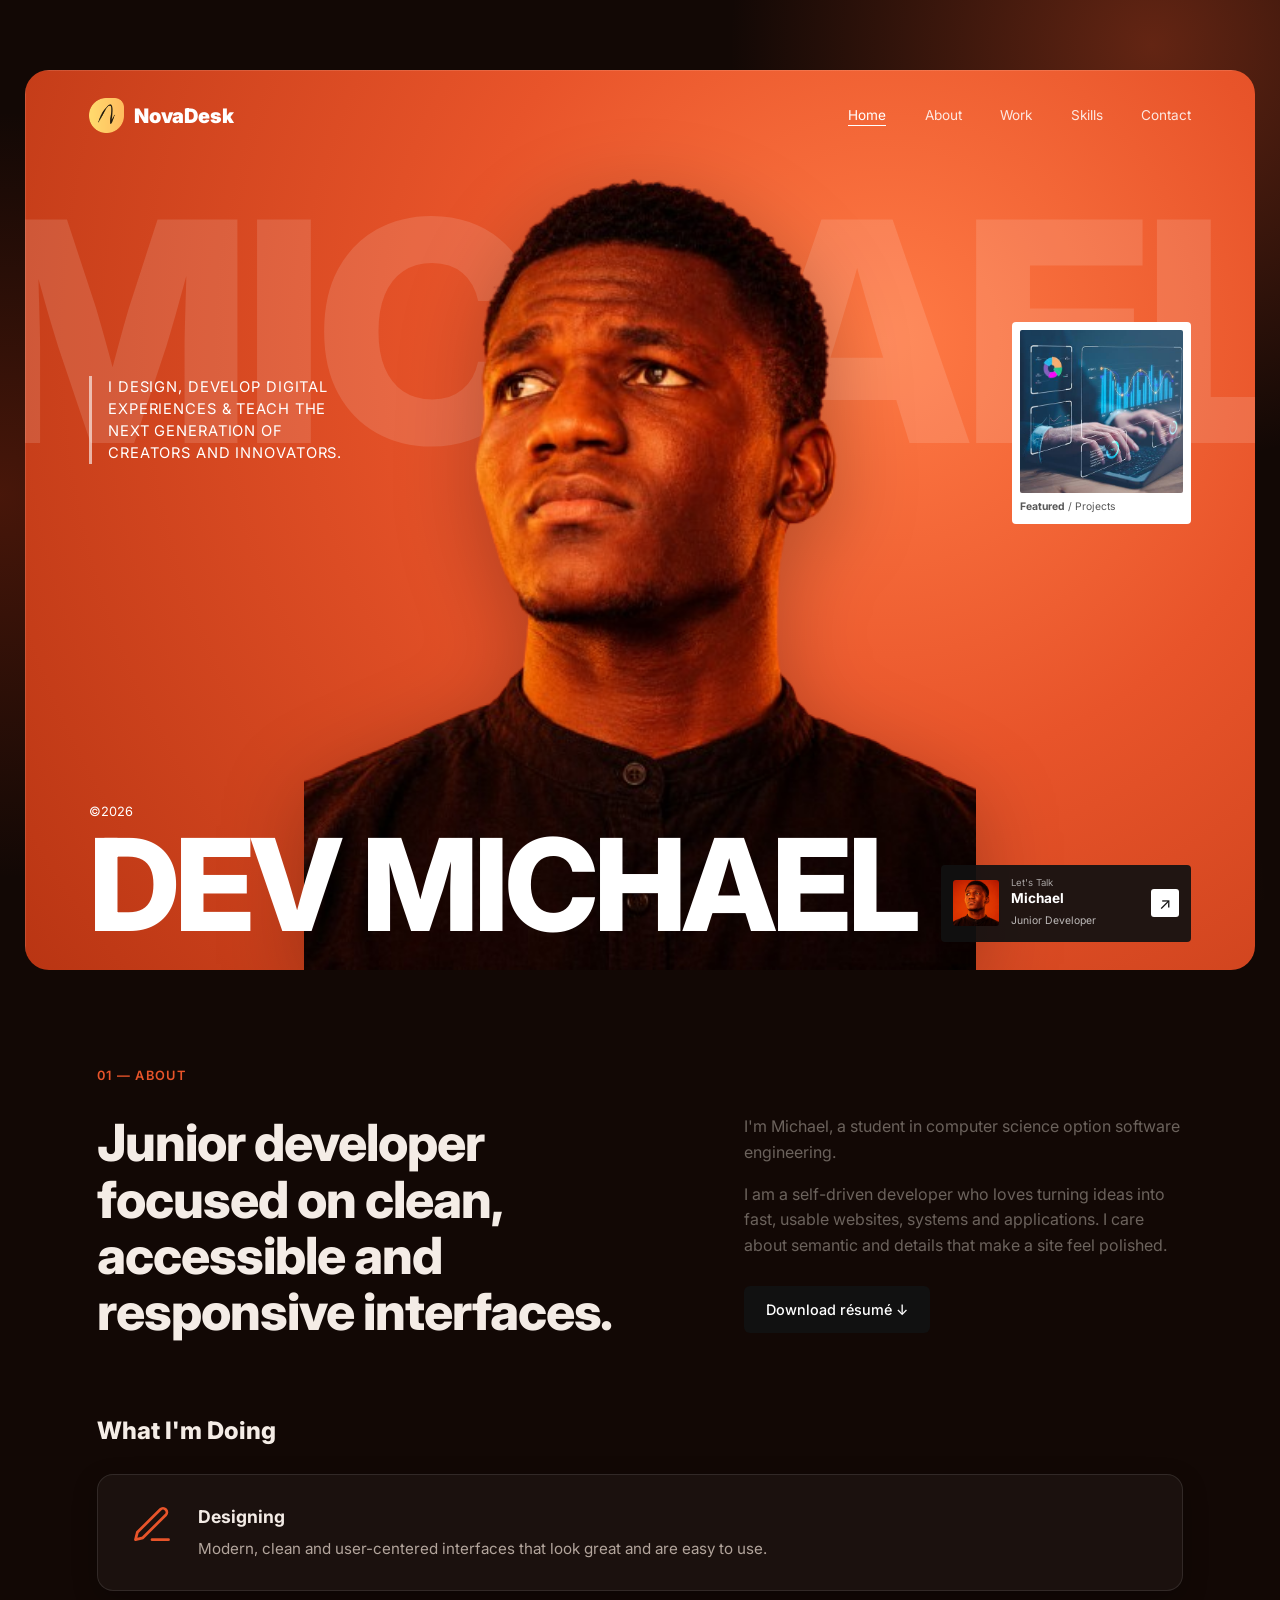
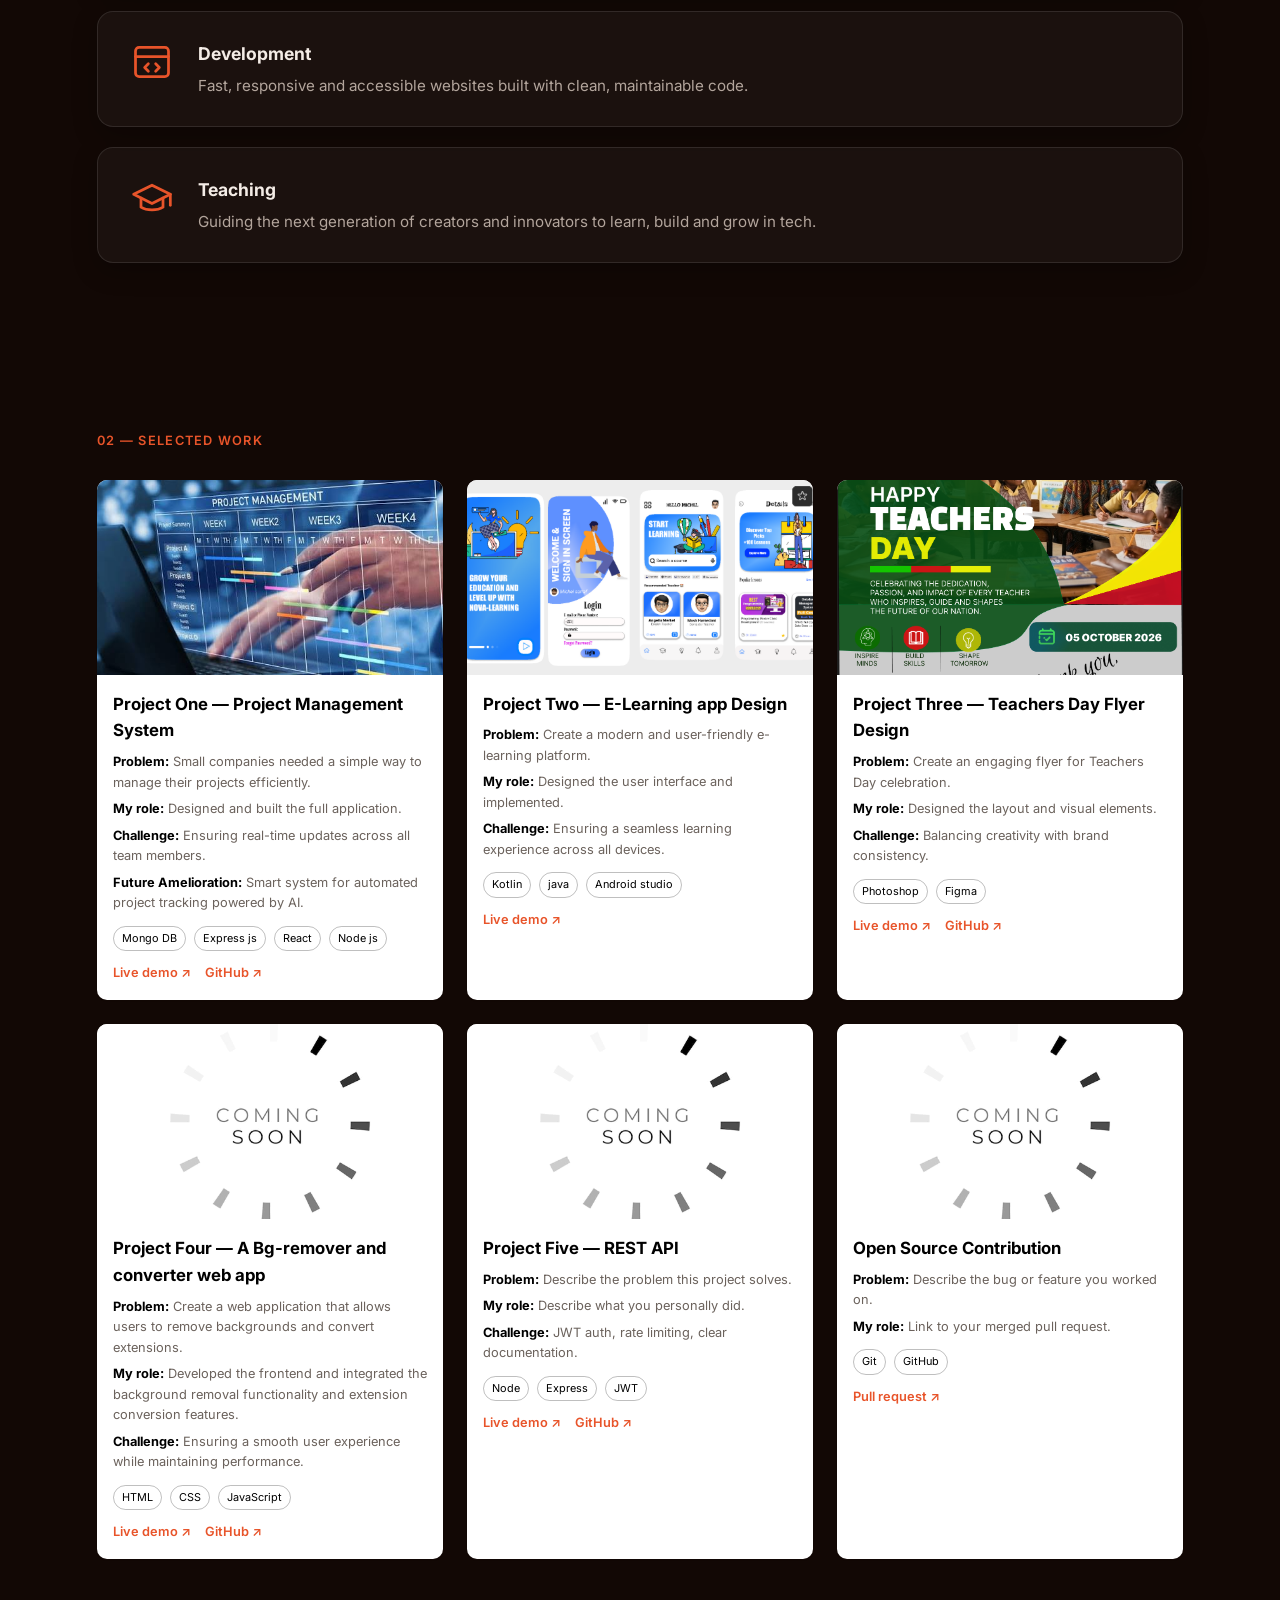
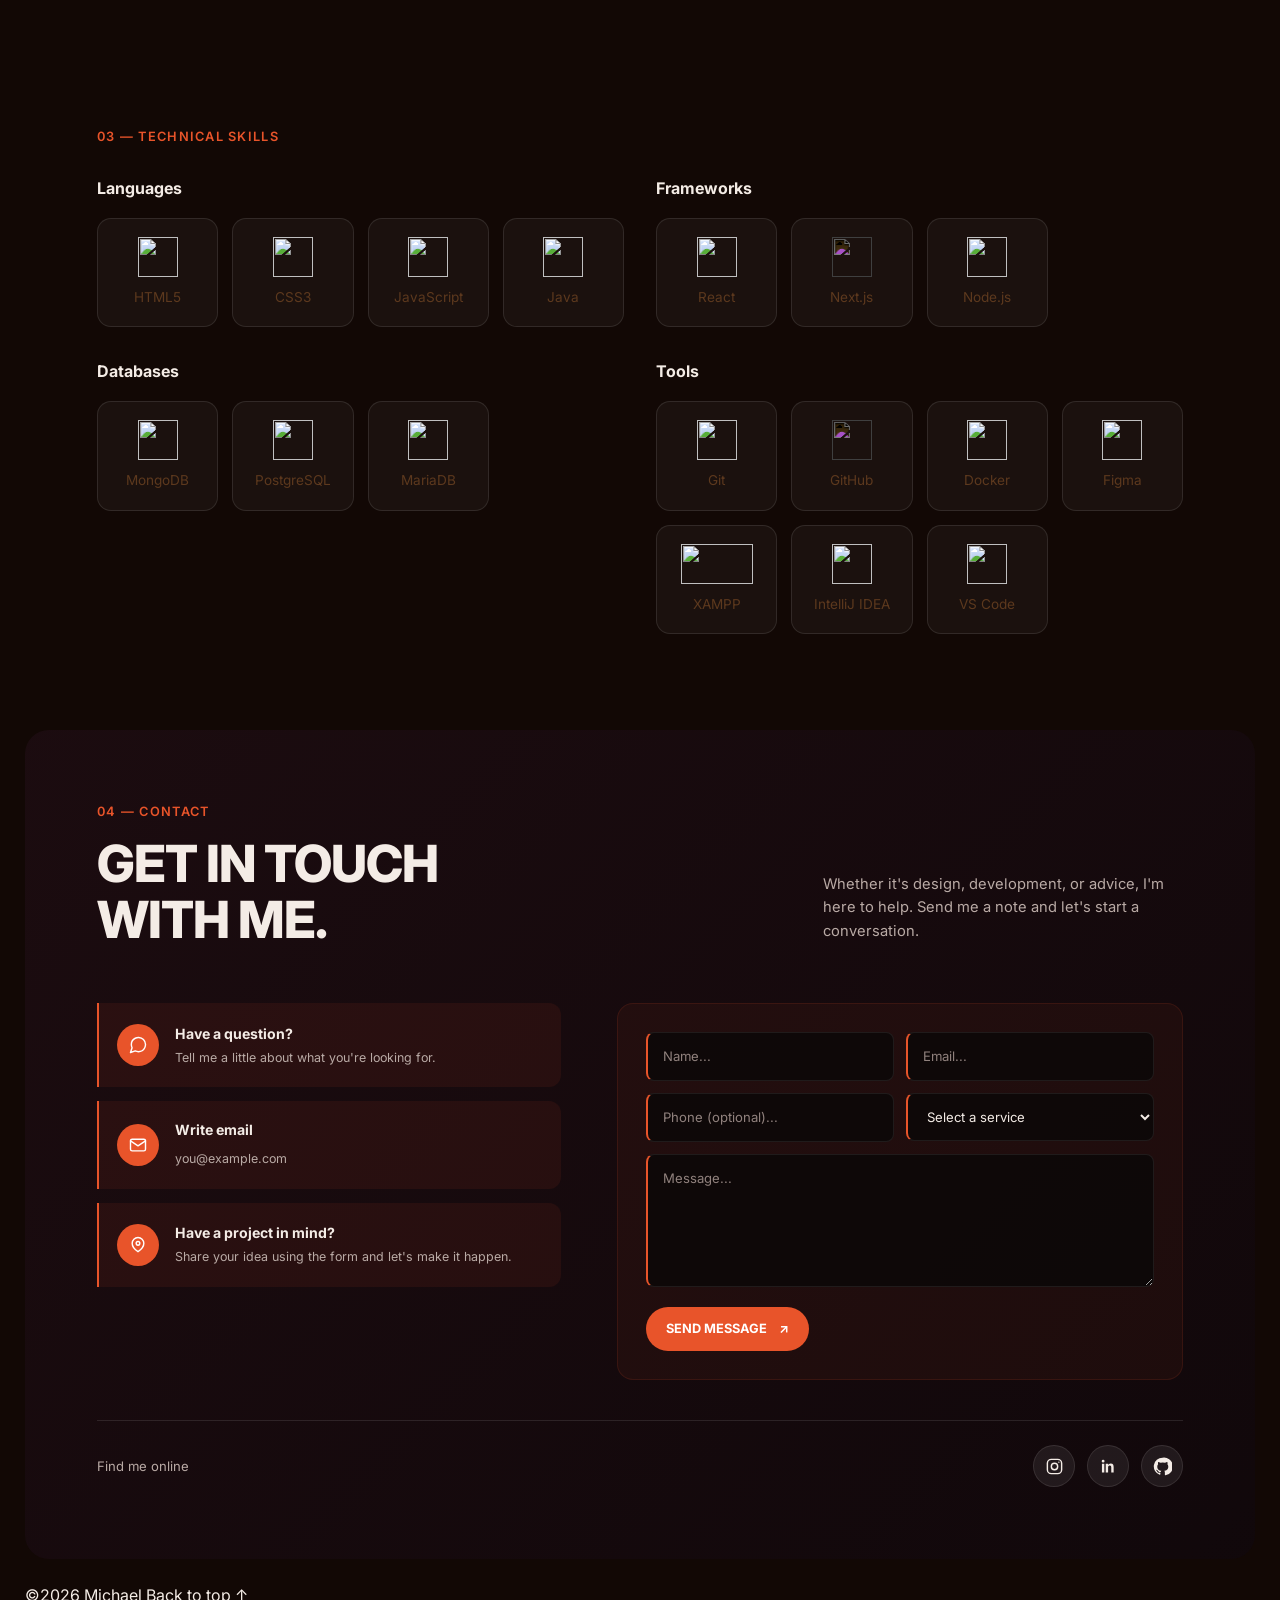
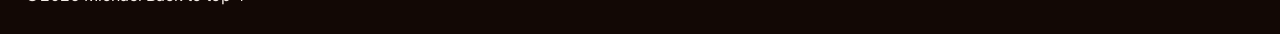
==== index.html @ f84e8a0a "initial commit: portfolio" ====
<!DOCTYPE html>
<html lang="en">
<head>
  <meta charset="UTF-8">
  <meta name="viewport" content="width=device-width, initial-scale=1.0">
  <title>Michael | Junior Frontend Developer</title>
  <meta name="description" content="Portfolio of Michael, a junior frontend developer building simple, smart and impactful web experiences.">
  <link rel="preconnect" href="https://fonts.googleapis.com">
  <link rel="preconnect" href="https://fonts.gstatic.com" crossorigin>
  <link href="https://fonts.googleapis.com/css2?family=Inter:wght@400;500;600;800&display=swap" rel="stylesheet">
  <link rel="stylesheet" href="style.css">
</head>
<body>

  <!-- ===== HERO ===== -->
  <header class="hero" id="home">
    <nav class="nav">
      <a href="#home" class="logo">
        <img src="images/logo.ico" alt="NovaDesk logo" class="logo-mark">
        <span class="logo-text">NovaDesk</span>
      </a>
      <ul class="nav-links">
        <li><a href="#home" class="active">Home</a></li>
        <li><a href="#about">About</a></li>
        <li><a href="#work">Work</a></li>
        <li><a href="#skills">Skills</a></li>
        <li><a href="#contact">Contact</a></li>
      </ul>
      <button class="burger" aria-label="Open menu"><span></span><span></span></button>
    </nav>

    <h1 class="bg-name" aria-hidden="true">MICHAEL</h1>

  <p class="tagline">
   I design, develop digital experiences &amp; teach the next generation of creators and innovators.
  </p>

    <img class="portrait" src="images/Cinematic_Orange-Lit_Portrait_of_a_Young_Man_michael-removebg-preview.png"alt="Portrait of Michael">

    <a href="#work" class="hero-card">
      <img src="images/images (2).jpg" alt="Preview of featured project">
      <span><b>Featured</b> / Projects </span>
    </a>

    <div class="hero-bottom">
      <span class="year">©2026</span>
      <h2 class="name"> DEV MICHAEL</h2>
    </div>

    <a href="#contact" class="talk-card">
      <img src="images/Cinematic Orange-Lit Portrait of a Young Man michael.png" alt="">
      <div>
        <small>Let's Talk</small>
        <strong>Michael</strong>
        <em>Junior Developer</em>
      </div>
      <span class="arrow">↗</span>
    </a>
  </header>

  <main>

    <!-- ===== ABOUT ===== -->
    <section class="section" id="about">
      <p class="eyebrow">01 — About</p>
      <div class="about-grid">
        <h2>Junior developer focused on clean, accessible and responsive interfaces.</h2>
        <div>
          <p>I'm Michael, a student in computer science option software engineering.</p>
            <p>I am a self-driven developer who loves turning ideas into fast, usable websites, systems and applications. I care about semantic and details that make a site feel polished.</p>
          <a class="btn" href="doc/Michel Sarraf NOUPAYOU TCHOMGUI cv.pdf" download>Download résumé ↓</a>
        </div>
      </div>

      <div class="services">
  <h3 class="services-title">What I'm Doing</h3>

  <ul class="service-list">

    <li class="service-card">
      <svg class="service-icon" viewBox="0 0 24 24" fill="none" stroke="currentColor" stroke-width="1.5" stroke-linecap="round" stroke-linejoin="round" aria-hidden="true">
        <path d="M12 20h9"/>
        <path d="M16.5 3.5a2.1 2.1 0 0 1 3 3L7 19l-4 1 1-4Z"/>
      </svg>
      <div>
        <h4>Designing</h4>
        <p>Modern, clean and user-centered interfaces that look great and are easy to use.</p>
      </div>
    </li>

    <li class="service-card">
      <svg class="service-icon" viewBox="0 0 24 24" fill="none" stroke="currentColor" stroke-width="1.5" stroke-linecap="round" stroke-linejoin="round" aria-hidden="true">
        <rect x="3" y="4" width="18" height="16" rx="2"/>
        <path d="M3 9h18"/>
        <path d="m10 13-2 2 2 2"/>
        <path d="m14 13 2 2-2 2"/>
      </svg>
      <div>
        <h4>Development</h4>
        <p>Fast, responsive and accessible websites built with clean, maintainable code.</p>
      </div>
    </li>

    <li class="service-card">
      <svg class="service-icon" viewBox="0 0 24 24" fill="none" stroke="currentColor" stroke-width="1.5" stroke-linecap="round" stroke-linejoin="round" aria-hidden="true">
        <path d="M22 10 12 5 2 10l10 5 10-5Z"/>
        <path d="M6 12v5c3 2 9 2 12 0v-5"/>
        <path d="M22 10v6"/>
      </svg>
      <div>
        <h4>Teaching</h4>
        <p>Guiding the next generation of creators and innovators to learn, build and grow in tech.</p>
      </div>
    </li>

  </ul>
</div>

    </section>

    <!-- ===== PROJECTS ===== -->
    <section class="section" id="work">
      <p class="eyebrow">02 — Selected Work</p>

      <div class="projects">

        <article class="project">
          <img class="img-wrap" src="images/images (3).jpg" alt="Screenshot of Project One">
          <div class="project-body">
            <h3>Project One —   Project Management System</h3>
            <p class="problem"><b>Problem:</b> Small companies needed a simple way to manage their projects efficiently.</p>
            <p class="role"><b>My role:</b> Designed and built the full application.</p>
            <p class="challenge"><b>Challenge:</b> Ensuring real-time updates across all team members.</p>
            <p class="role"><b>Future Amelioration:</b> Smart system for automated project tracking powered by AI.</p>
            <ul class="tags"><li>Mongo DB</li><li>Express js</li><li>React</li><li>Node js</li></ul>
            <div class="links">
              <a href="pmsLiveDemo.html" target="_blank" rel="noopener">Live demo ↗</a>
              <a href="https://github.com/DEVELOPPERMICH237/-project-manager.git" target="_blank" rel="noopener">GitHub ↗</a>
            </div>
          </div>
        </article>

        <article class="project">
          <img class="img-wrap" src="images/Capture d'écran 2026-10-26 162456.png" alt="Screenshot of Project Two">
          <div class="project-body">
            <h3>Project Two — E-Learning app Design</h3>
            <p class="problem"><b>Problem:</b> Create a modern and user-friendly e-learning platform.</p>
            <p class="role"><b>My role:</b> Designed the user interface and implemented.</p>
            <p class="challenge"><b>Challenge:</b> Ensuring a seamless learning experience across all devices.</p>
            <ul class="tags"><li>Kotlin</li><li>java</li><li>Android studio</li></ul>
            <div class="links">
              <a href="https://www.figma.com/design/Lkavnb7f4dHe6NZ1fALiU3/e-learning?node-id=0-1&p=f&t=NQJmUBxheIANC5nT-0" target="_blank" rel="noopener">Live demo ↗</a>
            </div>
          </div>
        </article>

        <article class="project">
          <img class="img-wrap" src="images/TEACHERS DAYS.png" alt="Screenshot of Project Three">
          <div class="project-body">
            <h3>Project Three — Teachers Day Flyer Design</h3>
            <p class="problem"><b>Problem:</b> Create an engaging flyer for Teachers Day celebration.</p>
            <p class="role"><b>My role:</b> Designed the layout and visual elements.</p>
            <p class="challenge"><b>Challenge:</b> Balancing creativity with brand consistency.</p>
            <ul class="tags"><li>Photoshop</li><li>Figma</li></ul>
            <div class="links">
              <a href="images/TEACHERS DAYS.png" target="_blank" rel="noopener">Live demo ↗</a>
              <a href="#" target="_blank" rel="noopener">GitHub ↗</a>
            </div>
          </div>
        </article>

        <article class="project">
          <img class="img-wrap" src="images/images (1).png" alt="Screenshot of Project Four">
          <div class="project-body">
            <h3>Project Four — A Bg-remover and converter web app</h3>
            <p class="problem"><b>Problem:</b> Create a web application that allows users to remove backgrounds and convert extensions.</p>
            <p class="role"><b>My role:</b> Developed the frontend and integrated the background removal functionality and extension conversion features.</p>
            <p class="challenge"><b>Challenge:</b> Ensuring a smooth user experience while maintaining performance.</p>
            <ul class="tags"><li>HTML</li><li>CSS</li><li>JavaScript</li></ul>
            <div class="links">
              <a href="#" target="_blank" rel="noopener">Live demo ↗</a>
              <a href="#" target="_blank" rel="noopener">GitHub ↗</a>
            </div>
          </div>
        </article>

        <article class="project">
          <img class="img-wrap" src="images/images (1).png" alt="Screenshot of Project Five">
          <div class="project-body">
            <h3>Project Five — REST API</h3>
            <p class="problem"><b>Problem:</b> Describe the problem this project solves.</p>
            <p class="role"><b>My role:</b> Describe what you personally did.</p>
            <p class="challenge"><b>Challenge:</b> JWT auth, rate limiting, clear documentation.</p>
            <ul class="tags"><li>Node</li><li>Express</li><li>JWT</li></ul>
            <div class="links">
              <a href="#" target="_blank" rel="noopener">Live demo ↗</a>
              <a href="#" target="_blank" rel="noopener">GitHub ↗</a>
            </div>
          </div>
        </article>

        <article class="project">
          <img class="img-wrap" src="images/images (1).png" alt="Open source contribution">
          <div class="project-body">
            <h3>Open Source Contribution</h3>
            <p class="problem"><b>Problem:</b> Describe the bug or feature you worked on.</p>
            <p class="role"><b>My role:</b> Link to your merged pull request.</p>
            <ul class="tags"><li>Git</li><li>GitHub</li></ul>
            <div class="links">
              <a href="#" target="_blank" rel="noopener">Pull request ↗</a>
            </div>
          </div>
        </article>

      </div>
    </section>

    <!-- ===== SKILLS ===== -->
    <section class="section" id="skills">
      <p class="eyebrow">03 — Technical Skills</p>
      <!-- <div class="skills">
        <div class="skill-group">
          <h3>Languages</h3>
          <ul><li>HTML5</li><li>CSS3</li><li>JavaScript</li></ul>
        </div>
        <div class="skill-group">
          <h3>Frameworks</h3>
          <ul><li>React</li><li>Next.js</li><li>Node.js</li></ul>
        </div>
        <div class="skill-group">
          <h3>Databases</h3>
          <ul><li>MongoDB</li><li>PostgreSQL</li></ul>
        </div>
        <div class="skill-group">
          <h3>Tools</h3>
          <ul><li>Git</li><li>GitHub</li><li>Docker</li><li>Figma</li></ul>
        </div>
      </div> -->
      
      <div class="skills">

  <div class="skill-group">
    <h3>Languages</h3>
    <ul class="skill-grid">
      <li class="skill-card">
        <img src="https://cdn.jsdelivr.net/gh/devicons/devicon/icons/html5/html5-original.svg" alt="" loading="lazy">
        <span>HTML5</span>
      </li>
      <li class="skill-card">
        <img src="https://cdn.jsdelivr.net/gh/devicons/devicon/icons/css3/css3-original.svg" alt="" loading="lazy">
        <span>CSS3</span>
      </li>
      <li class="skill-card">
        <img src="https://cdn.jsdelivr.net/gh/devicons/devicon/icons/javascript/javascript-original.svg" alt="" loading="lazy">
        <span>JavaScript</span>
      </li>
      <li class="skill-card">
        <img src="https://cdn.jsdelivr.net/gh/devicons/devicon/icons/java/java-original.svg" alt="" loading="lazy">
        <span>Java</span>
      </li>
    </ul>
  </div>

  <div class="skill-group">
    <h3>Frameworks</h3>
    <ul class="skill-grid">
      <li class="skill-card">
        <img src="https://cdn.jsdelivr.net/gh/devicons/devicon/icons/react/react-original.svg" alt="" loading="lazy">
        <span>React</span>
      </li>
      <li class="skill-card">
        <img class="invert" src="https://cdn.jsdelivr.net/gh/devicons/devicon/icons/nextjs/nextjs-original.svg" alt="" loading="lazy">
        <span>Next.js</span>
      </li>
      <li class="skill-card">
        <img src="https://cdn.jsdelivr.net/gh/devicons/devicon/icons/nodejs/nodejs-original.svg" alt="" loading="lazy">
        <span>Node.js</span>
      </li>
    </ul>
  </div>

  <div class="skill-group">
    <h3>Databases</h3>
    <ul class="skill-grid">
      <li class="skill-card">
        <img src="https://cdn.jsdelivr.net/gh/devicons/devicon/icons/mongodb/mongodb-original.svg" alt="" loading="lazy">
        <span>MongoDB</span>
      </li>
      <li class="skill-card">
        <img src="https://cdn.jsdelivr.net/gh/devicons/devicon/icons/postgresql/postgresql-original.svg" alt="" loading="lazy">
        <span>PostgreSQL</span>
      </li>
      <li class="skill-card">
        <img src="https://cdn.jsdelivr.net/gh/devicons/devicon/icons/mariadb/mariadb-original.svg" alt="" loading="lazy">
        <span>MariaDB</span>
      </li>
    </ul>
  </div>

  <div class="skill-group">
    <h3>Tools</h3>
    <ul class="skill-grid">
      <li class="skill-card">
        <img src="https://cdn.jsdelivr.net/gh/devicons/devicon/icons/git/git-original.svg" alt="" loading="lazy">
        <span>Git</span>
      </li>
      <li class="skill-card">
        <img class="invert" src="https://cdn.jsdelivr.net/gh/devicons/devicon/icons/github/github-original.svg" alt="" loading="lazy">
        <span>GitHub</span>
      </li>
      <li class="skill-card">
        <img src="https://cdn.jsdelivr.net/gh/devicons/devicon/icons/docker/docker-original.svg" alt="" loading="lazy">
        <span>Docker</span>
      </li>
      <li class="skill-card">
        <img src="https://cdn.jsdelivr.net/gh/devicons/devicon/icons/figma/figma-original.svg" alt="" loading="lazy">
        <span>Figma</span>
      </li>
      <li class="skill-card">
        <img class="xampp-logo" src="https://upload.wikimedia.org/wikipedia/commons/0/03/Xampp_logo.svg" alt="" loading="lazy">
        <span>XAMPP</span>
      </li>
      <li class="skill-card">
        <img src="https://cdn.jsdelivr.net/gh/devicons/devicon/icons/intellij/intellij-original.svg" alt="" loading="lazy">
        <span>IntelliJ IDEA</span>
      </li>
      <li class="skill-card">
        <img src="https://cdn.jsdelivr.net/gh/devicons/devicon/icons/vscode/vscode-original.svg" alt="" loading="lazy">
        <span>VS Code</span>
      </li>
    </ul>
  </div>

  
</div>

    </section>

    <!-- ===== CONTACT ===== -->
    <section class="section contact" id="contact">
      <div class="contact-heading">
        <div>
          <p class="eyebrow">04 — Contact</p>
          <h2>Get in touch<br>with me.</h2>
        </div>
        <p class="contact-intro">Whether it's design, development, or advice, I'm here to help. Send me a note and let's start a conversation.</p>
      </div>

      <div class="contact-content">
        <div class="contact-details">
          <article class="contact-card">
            <span class="contact-icon" aria-hidden="true">
              <svg viewBox="0 0 24 24" fill="none" stroke="currentColor" stroke-width="1.7" stroke-linecap="round" stroke-linejoin="round"><path d="M21 11.5a8.4 8.4 0 0 1-.9 3.8 8.5 8.5 0 0 1-7.6 4.7 8.4 8.4 0 0 1-3.8-.9L3 21l1.9-5.7a8.4 8.4 0 0 1-.9-3.8A8.5 8.5 0 0 1 8.7 3.9a8.4 8.4 0 0 1 3.8-.9h.5a8.5 8.5 0 0 1 8 8v.5Z"/></svg>
            </span>
            <div><h3>Have a question?</h3><p>Tell me a little about what you're looking for.</p></div>
          </article>
          <article class="contact-card">
            <span class="contact-icon" aria-hidden="true">
              <svg viewBox="0 0 24 24" fill="none" stroke="currentColor" stroke-width="1.7" stroke-linecap="round" stroke-linejoin="round"><rect x="3" y="5" width="18" height="14" rx="2"/><path d="m3 7 9 6 9-6"/></svg>
            </span>
            <div><h3>Write email</h3><a href="mailto:you@example.com">you@example.com</a></div>
          </article>
          <article class="contact-card">
            <span class="contact-icon" aria-hidden="true">
              <svg viewBox="0 0 24 24" fill="none" stroke="currentColor" stroke-width="1.7" stroke-linecap="round" stroke-linejoin="round"><path d="M12 20s-7-4.4-7-10a7 7 0 1 1 14 0c0 5.6-7 10-7 10Z"/><circle cx="12" cy="10" r="2.2"/></svg>
            </span>
            <div><h3>Have a project in mind?</h3><p>Share your idea using the form and let's make it happen.</p></div>
          </article>
        </div>

        <form class="contact-form" action="mailto:you@example.com" method="post" enctype="text/plain">
          <div class="form-row">
            <label><span class="sr-only">Name</span><input type="text" name="Name" placeholder="Name..." autocomplete="name" required></label>
            <label><span class="sr-only">Email</span><input type="email" name="Email" placeholder="Email..." autocomplete="email" required></label>
          </div>
          <div class="form-row">
            <label><span class="sr-only">Phone (optional)</span><input type="tel" name="Phone" placeholder="Phone (optional)..." autocomplete="tel"></label>
            <label>
              <span class="sr-only">Select a service</span>
              <select name="Service" required>
                <option value="" disabled selected>Select a service</option>
                <option>Website development</option>
                <option>UI/UX design</option>
                <option>Collaboration</option>
                <option>Other</option>
              </select>
            </label>
          </div>
          <label><span class="sr-only">Message</span><textarea name="Message" placeholder="Message..." rows="5" required></textarea></label>
          <button class="contact-submit" type="submit">Send message <span aria-hidden="true">↗</span></button>
        </form>
      </div>

      <div class="contact-socials">
        <p>Find me online</p>
        <ul class="socials">
          <li><a href="https://www.instagram.com/yourusername/" target="_blank" rel="noopener noreferrer" aria-label="Instagram (update profile link)">
            <svg viewBox="0 0 24 24" fill="none" stroke="currentColor" stroke-width="1.8" stroke-linecap="round" stroke-linejoin="round" aria-hidden="true"><rect x="3" y="3" width="18" height="18" rx="5"/><circle cx="12" cy="12" r="4"/><path d="M17.5 6.5h.01"/></svg>
          </a></li>
          <li><a href="https://www.linkedin.com/in/yourname/" target="_blank" rel="noopener noreferrer" aria-label="LinkedIn (update profile link)">
            <svg viewBox="0 0 24 24" fill="currentColor" aria-hidden="true"><path d="M5.2 3.5a1.8 1.8 0 1 0 0 3.6 1.8 1.8 0 0 0 0-3.6ZM3.7 8.5h3v11h-3v-11Zm5 0h2.9V10h.1c.4-.8 1.4-1.8 3-1.8 3.2 0 3.8 2.1 3.8 4.8v6.5h-3v-5.8c0-1.4 0-3.1-1.9-3.1s-2.1 1.5-2.1 3v5.9h-3v-11Z"/></svg>
          </a></li>
          <li><a href="https://github.com/DEVELOPPERMICH237" target="_blank" rel="noopener noreferrer" aria-label="GitHub profile">
            <svg viewBox="0 0 24 24" fill="currentColor" aria-hidden="true"><path d="M12 .9a11.1 11.1 0 0 0-3.5 21.6c.6.1.8-.3.8-.6v-2.1c-3.1.7-3.8-1.3-3.8-1.3-.5-1.3-1.2-1.6-1.2-1.6-1-.7.1-.7.1-.7 1.1.1 1.7 1.1 1.7 1.1 1 .1.7 2.4 3.7 1.7.1-.7.4-1.2.7-1.5-2.5-.3-5.1-1.3-5.1-5.5 0-1.2.4-2.1 1.1-2.9-.1-.3-.5-1.4.1-2.9 0 0 .9-.3 3 1.1a10.4 10.4 0 0 1 5.5 0c2.1-1.4 3-1.1 3-1.1.6 1.5.2 2.6.1 2.9.7.8 1.1 1.7 1.1 2.9 0 4.2-2.6 5.2-5.1 5.5.4.3.8 1 .8 2v3c0 .3.2.7.8.6A11.1 11.1 0 0 0 12 .9Z"/></svg>
          </a></li>
        </ul>
      </div>
    </section>

  </main>

  <footer class="footer">
    <span>©2026 Michael</span>
    <a href="#home">Back to top ↑</a>
  </footer>

</body>
</html>
---- style.css ----
/* ===== Reset & tokens ===== */
*, *::before, *::after { box-sizing: border-box; margin: 0; padding: 0; }

:root {
  --orange: #e8542a;
  --orange-dark: #b93513;
  --orange-deep: #3a0d05;
  --ink: #111111;
  --paper: #f6f1ec;
  --white: #ffffff;
  --muted: #6b625c;
  --radius: 6px;
  --gutter: clamp(20px, 5vw, 64px);
}

html { scroll-behavior: smooth; }

body {
  font-family: "Inter", system-ui, sans-serif;
  background: var(--paper);
  color: var(--ink);
  line-height: 1.6;
  -webkit-font-smoothing: antialiased;
  padding: 25px;
  padding-top: 70px;
}

img { max-width: 100%; display: block; }
a { color: inherit; text-decoration: none; }
ul { list-style: none; }

/* ===== HERO ===== */
.hero {
  position: relative;
  min-height: 100vh;
  overflow: hidden;
  color: var(--white);
  background:
    radial-gradient(circle at 70% 30%, #ff7a45 0%, var(--orange) 40%, var(--orange-dark) 100%);
  padding: 28px var(--gutter);
  isolation: isolate;
  border-radius: 24px;
}

/* faint grid lines like the mockup */
.hero::before {
  content: "";
  position: absolute;
  inset: 0;
  background-image:
    linear-gradient(rgba(255,255,255,.12) 1px, transparent 1px),
    linear-gradient(90deg, rgba(255,255,255,.12) 1px, transparent 1px);
  background-size: 100% 100%, 100% 100%;
  background-position: 0 14%, 14% 0;
  background-repeat: no-repeat;
  z-index: -1;
  pointer-events: none;
}

/* Nav */
.nav {
  display: flex;
  align-items: center;
  justify-content: space-between;
  position: relative;
  z-index: 5;
}

.logo { 
  display: flex;
  align-items: center;
  gap: 10px;
  font-weight: 1000;
  font-size: 1.25rem;
  letter-spacing: -.01em;
}

.logo-mark { 
  width: 35px; 
  height: 35px;
 }

.nav-links { display: flex; gap: clamp(16px, 3vw, 40px); font-size: .85rem; }
.nav-links a { position: relative; padding-bottom: 2px; opacity: .85; transition: opacity .2s; }
.nav-links a:hover, .nav-links a.active { opacity: 1; }
.nav-links a.active { border-bottom: 1px solid currentColor; }
.count { font-size: .65em; opacity: .7; vertical-align: super; }

.burger { display: none; background: none; border: 0; cursor: pointer; width: 32px; height: 20px; position: relative; }
.burger span { position: absolute; left: 0; right: 0; height: 2px; background: var(--white); }
.burger span:first-child { top: 4px; }
.burger span:last-child { bottom: 4px; }

/* Giant background name */
.bg-name {
  position: absolute;
  top: 12%;
  left: 50%;
  transform: translateX(-50%);
  font-size: clamp(6rem, 24vw, 22rem);
  font-weight: 800;
  letter-spacing: -.03em;
  line-height: 1;
  color: rgba(255, 255, 255, .13);
  white-space: nowrap;
  z-index: -1;
  user-select: none;
}

.img-wrap{
  margin-right: auto;
  margin-right: auto;
  display: flex;
  justify-content: center;
  align-items: center;
  max-height: 300px;
}

/* Tagline */
.tagline {
  position: absolute;
  top: 34%;
  left: var(--gutter);
  max-width: 270px;
  font-size: .92rem;
  text-transform: uppercase;
  letter-spacing: .06em;
  line-height: 1.5;
  padding-left: 16px;
  border-left: 3px solid rgba(255,255,255,.6);
}

/* Portrait */
.portrait {
  position: absolute;
  bottom: 0;
  left: 50%;
  transform: translateX(-50%);
  height: 100%;
  width:  95vw;
 /* max-width: none;*/
  object-fit: contain;
  object-position: top center;
  z-index: 1;
  filter: drop-shadow(0 20px 40px rgba(0,0,0,.25));
}

/* Featured card (top right) */
.hero-card {
  position: absolute;
  top: 28%;
  right: var(--gutter);
  width: clamp(130px, 14vw, 190px);
  background: var(--white);
  color: var(--ink);
  padding: 8px;
  border-radius: 4px;
  z-index: 3;
  font-size: .65rem;
  transition: transform .25s;
}
.hero-card:hover { transform: translateY(-4px) rotate(-1deg); }
.hero-card img { aspect-ratio: 1; width: 100%; object-fit: cover; border-radius: 2px; margin-bottom: 6px; background: #ddd; }
.hero-card span { display: block; opacity: .7; }

/* Bottom name */
.hero-bottom {
  position: absolute;
  left: var(--gutter);
  bottom: 28px;
  z-index: 2;
}
.year { display: block; font-size: .8rem; margin-bottom: 4px; }
.name {
  font-size: clamp(3rem, 10vw, 8rem);
  font-weight: 800;
  letter-spacing: -.03em;
  line-height: .9;
}

/* Talk card (bottom right) */
.talk-card {
  position: absolute;
  right: var(--gutter);
  bottom: 28px;
  display: flex;
  align-items: center;
  gap: 12px;
  background: rgba(17, 17, 17, .92);
  color: var(--white);
  padding: 10px 12px;
  border-radius: 4px;
  z-index: 3;
  min-width: 250px;
  transition: background .2s;
}
.talk-card:hover { background: #000; }
.talk-card img { width: 46px; height: 46px; object-fit: cover; border-radius: 3px; background: #444; }
.talk-card small { display: block; font-size: .6rem; opacity: .6; }
.talk-card strong { display: block; font-size: .85rem; line-height: 1.2; }
.talk-card em { font-style: normal; font-size: .65rem; opacity: .7; }
.talk-card .arrow {
  margin-left: auto;
  width: 28px; height: 28px;
  background: var(--white);
  color: var(--ink);
  display: grid; place-items: center;
  border-radius: 3px;
}

main {
  max-width: 1280px;
  margin: 24px auto 0;
  display: flex;
  flex-direction: column;
  gap: 24px;               /* space between the boxes */
}

/* ===== Sections ===== */
.section {
  max-width: none;
  margin: 0;
  padding: clamp(28px, 6vw, 72px);
  border: 1px solid var(--border);
  border-radius: 24px;
  background: var(--surface);
  scroll-margin-top: 24px;
}
.eyebrow {
  font-size: .8rem;
  text-transform: uppercase;
  letter-spacing: .1em;
  color: var(--orange);
  font-weight: 600;
  margin-bottom: 28px;
}
.section h2 {
  font-size: clamp(1.8rem, 4vw, 3.2rem);
  line-height: 1.1;
  letter-spacing: -.02em;
  font-weight: 800;
}

/* About */
.about-grid { display: grid; grid-template-columns: 1.3fr 1fr; gap: clamp(32px, 6vw, 96px); align-items: start; }
.about-grid p { color: var(--muted); margin-bottom: 16px; }

.btn {
  display: inline-block;
  margin-top: 12px;
  background: var(--ink);
  color: var(--white);
  padding: 12px 22px;
  border-radius: var(--radius);
  font-size: .9rem;
  font-weight: 500;
  transition: background .2s, transform .2s;
}
.btn:hover { background: var(--orange); transform: translateY(-2px); }

/* Projects */
.projects { 
  display: grid; 
  grid-template-columns: repeat(3, 1fr); 
  gap: 24px; 
    /* position: relative;
  min-height: 100vh;
  overflow: hidden;
  color: var(--white);
  background:
    radial-gradient(circle at 70% 30%, #ff7a45 0%, var(--orange) 40%, var(--orange-dark) 100%);
  padding: 28px var(--gutter);
  isolation: isolate;
  border-radius: 24px; */
}

.project {
  background: var(--white);
  border-radius: 10px;
  overflow: hidden;
  box-shadow: 0 1px 2px rgba(0,0,0,.06);
  transition: transform .25s, box-shadow .25s;
  max-width: 360px;
}

.project> .img-wrap{
  aspect-ratio: 16 / 9;   /* was 16 / 10; try 2 / 1 for even shorter */
}

.project:hover { transform: translateY(-6px); box-shadow: 0 18px 40px rgba(0,0,0,.12); }
.project > img { aspect-ratio: 16 / 10; width: 100%; object-fit: cover; background: linear-gradient(135deg, #ffb08f, var(--orange)); }
.project-body { padding: 16px; }
.project-body h3 { font-size: 1.05rem; margin-bottom: 8px; }
.project-body p { font-size: .8rem; color: var(--muted); margin-bottom: 6px; }
.project-body b { color: var(--ink); }

.tags { display: flex; flex-wrap: wrap; gap: 8px; margin: 12px 0; }
.tags li { font-size: .68rem; padding: 3px 8px; border: 1px solid #ddd; border-radius: 999px; }

.links { display: flex; gap: 14px; font-weight: 600; font-size: .8rem; }
.links a { color: var(--orange); border-bottom: 1px solid transparent; }
.links a:hover { border-color: currentColor; }

/* Skills */
/* .skills { 
  display: grid; 
  grid-template-columns: repeat(4, 1fr); 
  gap: 32px; 
} */

 .skills {
  display: grid;
  grid-template-columns: repeat(2, 1fr);
  gap: 32px;
}

/* .skill-group h3 { 
  font-size: 1rem; 
  margin-bottom: 14px; 
  padding-bottom: 10px; 
  border-bottom: 2px solid var(--ink); 
} */

.skill-group h3 {
  font-size: 1rem;
  margin-bottom: 16px;
  color: var(--text, #f4ece6);
}

.skill-grid {
  display: grid;
  grid-template-columns: repeat(auto-fill, minmax(110px, 1fr));
  gap: 14px;
}

.skill-card {
  display: flex;
  flex-direction: column;
  align-items: center;
  gap: 10px;
  padding: 18px 12px;
  background: rgba(255, 255, 255, .04);
  border: 1px solid rgba(255, 255, 255, .10);
  border-radius: 14px;
  font-size: .85rem;
  color: #5d391e;
  transition: transform .25s, border-color .25s, box-shadow .25s;
}
.skill-card:hover {
  transform: translateY(-4px);
  border-color: var(--orange);
  box-shadow: 0 10px 24px rgba(232, 84, 42, .25);
}

.skill-card img {
  width: 40px;
  height: 40px;
  object-fit: contain;
}

.skill-card img.xampp-logo {
  width: 72px;
}

.skill-card img.invert { 
  filter: invert(1); 
}

/* .skill-group li { 
  padding: 6px 0; 
  color: var(--muted); 
  border-bottom: 1px solid #e3dcd5; 
} */

/* Contact */
.contact {
  overflow: hidden;
  position: relative;
  background: linear-gradient(135deg, rgba(28, 12, 16, .98), rgba(17, 8, 11, .98));
  border-color: rgba(232, 84, 42, .16);
}
.contact-heading {
  display: flex;
  justify-content: space-between;
  align-items: end;
  gap: 32px;
  margin-bottom: clamp(32px, 5vw, 56px);
}
.contact-heading .eyebrow { margin-bottom: 12px; }
.contact h2 { text-transform: uppercase; }
.contact-intro {
  max-width: 360px;
  color: #b9aaa5;
  font-size: .92rem;
  margin-bottom: 4px;
}
.contact-content {
  display: grid;
  grid-template-columns: minmax(0, .9fr) minmax(0, 1.1fr);
  gap: clamp(24px, 5vw, 56px);
  align-items: stretch;
}
.contact-details { display: grid; gap: 14px; align-content: start; }
.contact-card {
  display: flex;
  align-items: center;
  gap: 16px;
  min-height: 84px;
  padding: 18px;
  background: rgba(232, 84, 42, .08);
  border-left: 2px solid var(--orange);
  border-radius: 0 12px 12px 0;
}
.contact-icon {
  flex: 0 0 42px;
  width: 42px;
  height: 42px;
  display: grid;
  place-items: center;
  color: #fff;
  background: var(--orange);
  border-radius: 50%;
}
.contact-icon svg { width: 20px; height: 20px; }
.contact-card h3 { font-size: .88rem; margin-bottom: 3px; }
.contact-card p, .contact-card a { color: #b9aaa5; font-size: .78rem; }
.contact-card a:hover { color: #fff; }
.contact-form {
  display: grid;
  gap: 12px;
  padding: clamp(18px, 3vw, 28px);
  background: rgba(232, 84, 42, .06);
  border: 1px solid rgba(232, 84, 42, .12);
  border-radius: 16px;
}
.form-row { display: grid; grid-template-columns: repeat(2, minmax(0, 1fr)); gap: 12px; }
.contact-form input, .contact-form select, .contact-form textarea {
  width: 100%;
  min-height: 48px;
  padding: 13px 15px;
  color: #f4ece6;
  font: inherit;
  font-size: .82rem;
  background: rgba(8, 7, 8, .72);
  border: 1px solid rgba(255, 255, 255, .08);
  border-left: 2px solid var(--orange);
  border-radius: 8px;
  outline: none;
}
.contact-form select { color-scheme: dark; }
.contact-form textarea { min-height: 130px; resize: vertical; }
.contact-form input::placeholder, .contact-form textarea::placeholder { color: #91827e; }
.contact-form input:focus, .contact-form select:focus, .contact-form textarea:focus { border-color: var(--orange); }
.sr-only {
  position: absolute;
  width: 1px;
  height: 1px;
  padding: 0;
  margin: -1px;
  overflow: hidden;
  clip: rect(0, 0, 0, 0);
  white-space: nowrap;
  border: 0;
}
.contact-submit {
  justify-self: start;
  display: flex;
  align-items: center;
  gap: 12px;
  padding: 12px 20px;
  color: #fff;
  font: inherit;
  font-size: .8rem;
  font-weight: 700;
  text-transform: uppercase;
  background: var(--orange);
  border: 0;
  border-radius: 999px;
  cursor: pointer;
  transition: background .2s, transform .2s;
}
.contact-submit:hover { background: var(--orange-dark); transform: translateY(-2px); }
.contact-socials {
  display: flex;
  align-items: center;
  justify-content: space-between;
  gap: 20px;
  margin-top: 40px;
  padding-top: 24px;
  border-top: 1px solid rgba(255, 255, 255, .1);
}
.contact-socials > p { color: #b9aaa5; font-size: .82rem; }
.socials { display: flex; align-items: center; gap: 12px; }
.socials a {
  width: 42px;
  height: 42px;
  display: grid;
  place-items: center;
  color: #f4ece6;
  background: rgba(255, 255, 255, .07);
  border: 1px solid rgba(255, 255, 255, .1);
  border-radius: 50%;
  transition: color .2s, background .2s, transform .2s;
}
.socials svg { width: 19px; height: 19px; }
.socials a:hover { color: #fff; background: var(--orange); transform: translateY(-3px); }

/* Footer */
.footer {
  max-width: 1280px;
  margin: 24px auto 0;
  border: 1px solid var(--border);
  border-radius: 24px;
}

/* ===== Responsive ===== */
@media (max-width: 900px) {
  .nav-links { display: none; }
  .burger { display: block; }
  .about-grid { grid-template-columns: 1fr; }
  .projects { grid-template-columns: 1fr; }
  .skills { grid-template-columns: repeat(2, 1fr); }
  .contact-content { grid-template-columns: 1fr; }
  .portrait { height: 70%; }
  .hero-card { top: 20%; }
  .tagline { top: 24%; max-width: 180px; }
  .talk-card { bottom: 20px; right: 10px; min-width: 150px; }
  .hero-bottom { bottom: 20px; left: 10px; font-size: 16px; max-width: calc(100% - 500px); }
  .name { font-size: clamp(42px, 7vw, 60px); white-space: nowrap; }
}

@media (max-width: 600px) {
  .hero { min-height: 100svh; }
  .talk-card { left: var(--gutter); right: var(--gutter); min-width: 0; }
  .hero-bottom { bottom: 100px; }
  .skills { grid-template-columns: 1fr; }
  .footer { flex-direction: column; gap: 8px; text-align: center; }
  .contact-heading { align-items: flex-start; flex-direction: column; gap: 16px; }
  .form-row { grid-template-columns: 1fr; }
  .contact-socials { align-items: flex-start; flex-direction: column; }
  .talk-card { right:10px; left: 10px; padding : 8px 10px; gap: 8px; }
  .projects { grid-template-columns: 1fr; }
  .skills { grid-template-columns: 1fr; }
}

@media (prefers-reduced-motion: reduce) {
  html { scroll-behavior: auto; }
  * { transition: none !important; }
}

@media (max-width: 600px) {
  body { padding: 12px; }
  .hero, .section, .footer { border-radius: 16px; }
  .hero { min-height: calc(100svh - 24px); }
}

/* ===== Dark mode background ===== */
:root { --bg: #120805; }

body { background: var(--bg); color: #f4ece6; }

body::before {
  content: "";
  position: fixed;
  inset: 0;
  z-index: -1;
  background:
    radial-gradient(55vw 55vw at 90% 5%,  rgba(232, 84, 42, .38), transparent 60%),
    radial-gradient(50vw 50vw at 0% 55%,  rgba(185, 53, 19, .32), transparent 60%),
    radial-gradient(40vw 40vw at 75% 100%, rgba(255, 122, 69, .18), transparent 60%),
    var(--bg);
}

.services { margin-top: clamp(40px, 6vw, 72px); }

.services-title {
  font-size: 1.5rem;
  font-weight: 800;
  margin-bottom: 24px;
}

.service-list {
  display: grid;
  grid-template-columns: 1fr;
  gap: 20px;
}

.service-card {
  display: flex;
  align-items: flex-start;
  gap: 24px;
  padding: 28px 32px;
  background: rgba(255, 255, 255, .04);
  border: 1px solid rgba(255, 255, 255, .10);
  border-radius: 16px;
  box-shadow: 0 8px 24px rgba(0, 0, 0, .25);
  transition: transform .25s, border-color .25s;
}
.service-card:hover {
  transform: translateY(-4px);
  border-color: var(--orange);
}

.service-icon {
  flex-shrink: 0;
  width: 44px;
  height: 44px;
  color: var(--orange);
}

.service-card h4 {
  font-size: 1.1rem;
  font-weight: 700;
  margin-bottom: 6px;
}
.service-card p {
  font-size: .95rem;
  color: #b3a59c;
  margin: 0;
}

@media (max-width: 600px) {
  .service-card { padding: 22px; gap: 16px; }
}

@media (max-width: 1000px) {
  .projects { grid-template-columns: repeat(2, 1fr); }
}

.project-body h3,
.project-body b,
.tags li {
  color: #000;
}

.tags li {
  border: 1px solid rgba(0, 0, 0, .25);
}
.come{
    margin-left: auto;
  margin-right: auto;
}
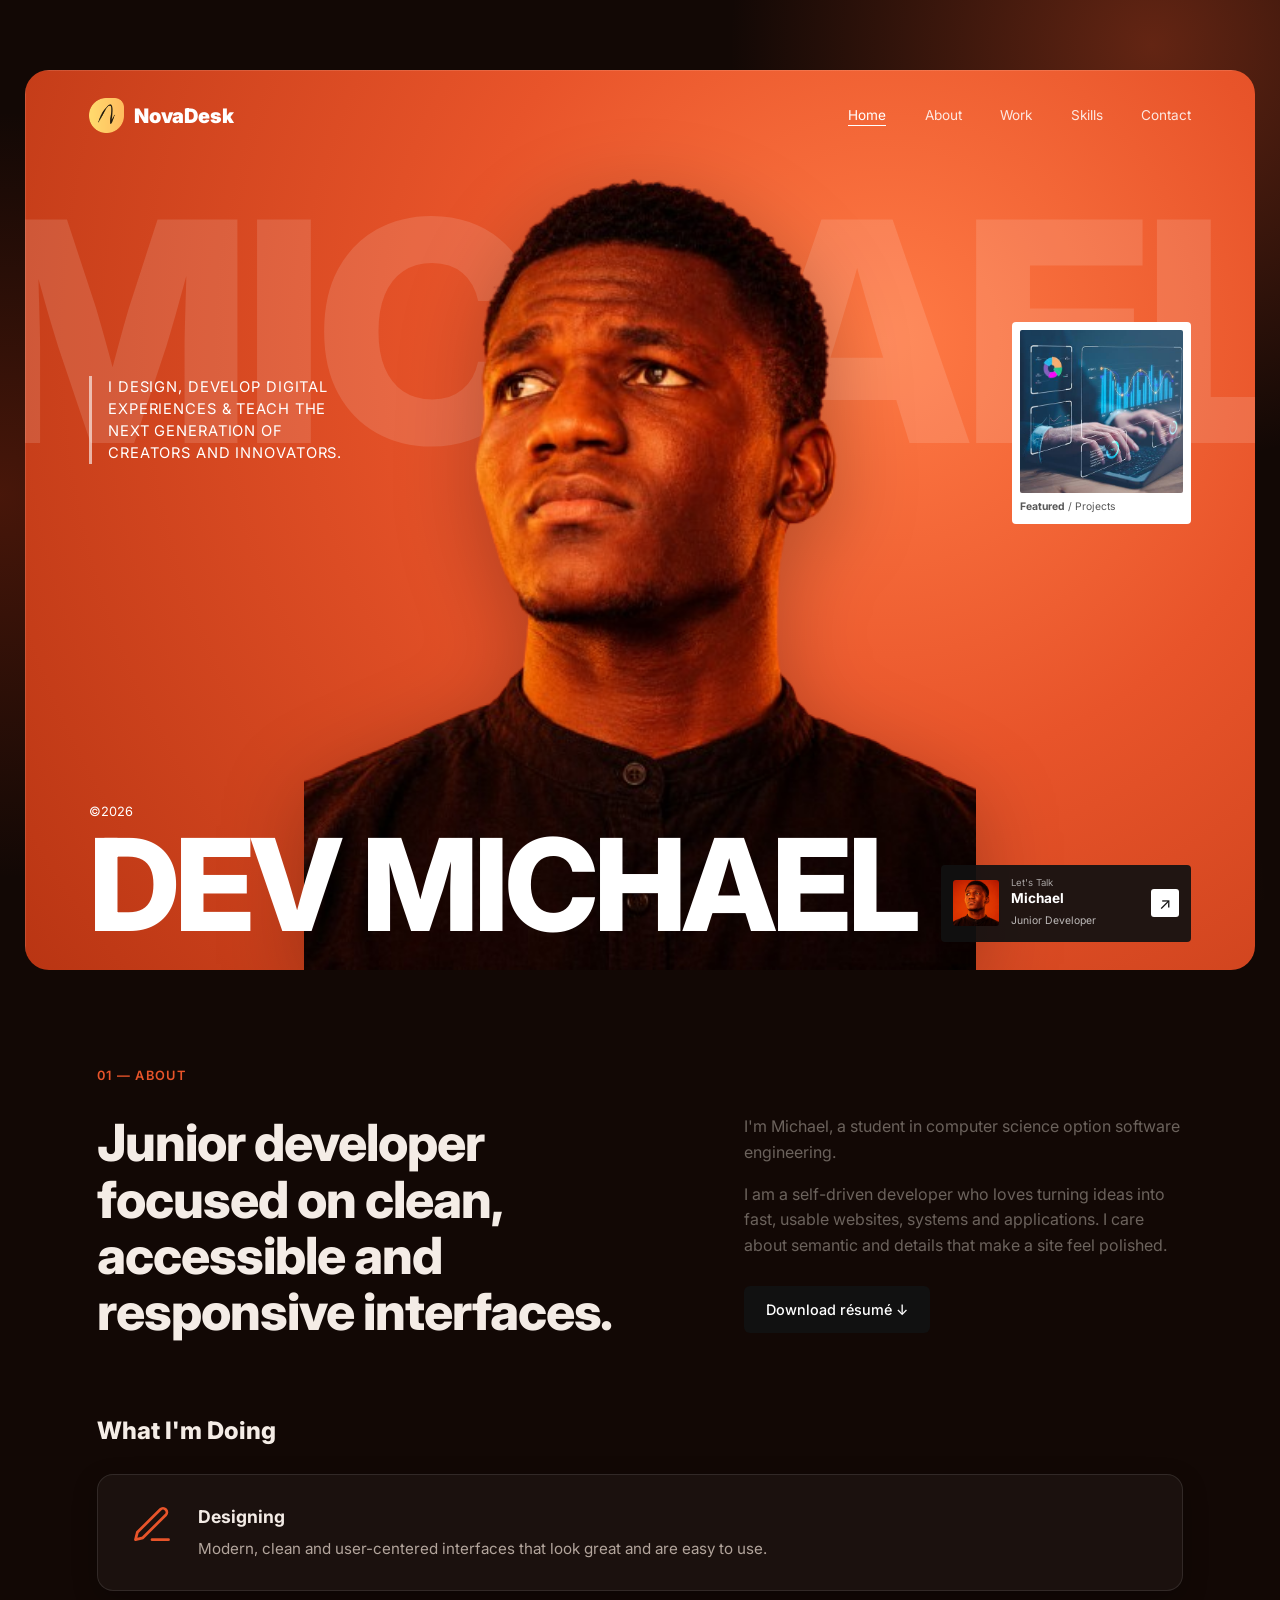
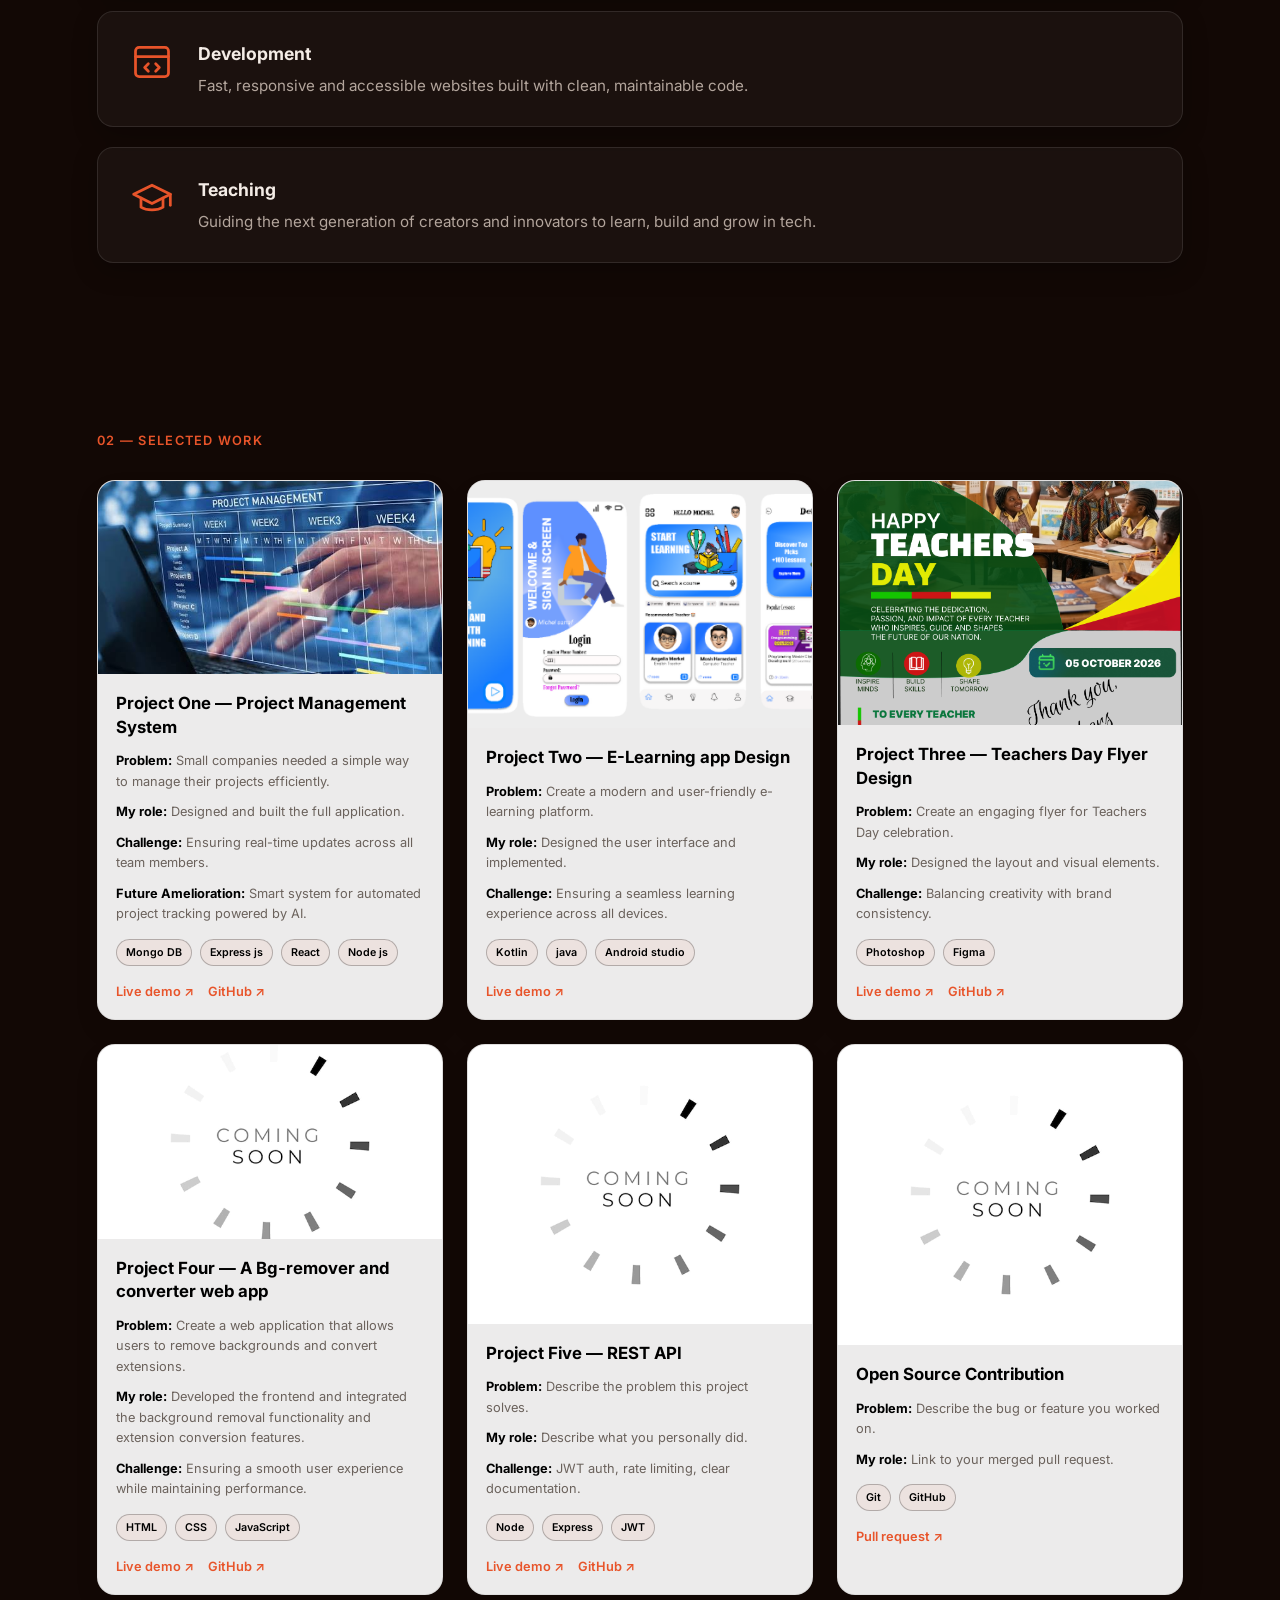
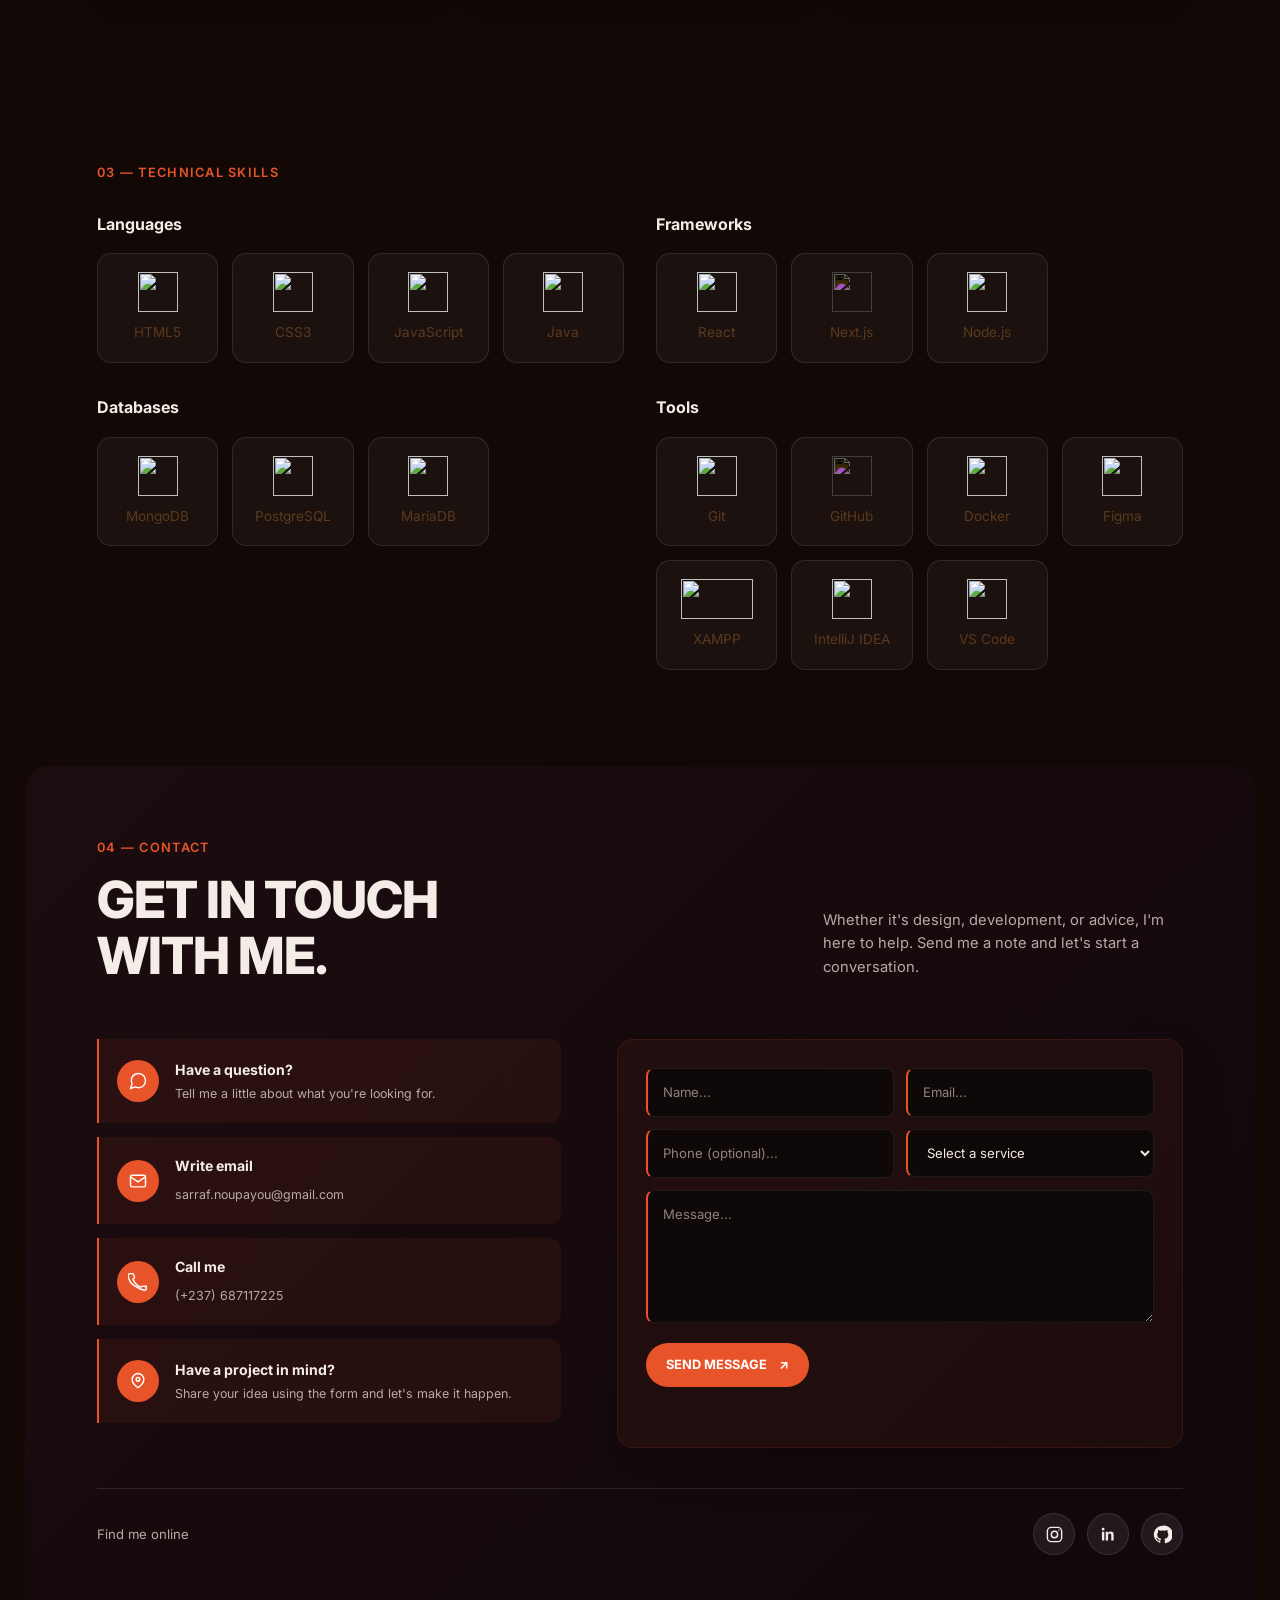
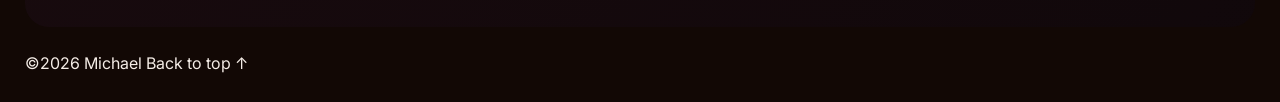
==== commit d1cfdbb9: "second commit for insta, github and linkedin links" ====
--- a/index.html
+++ b/index.html
@@ -358,7 +358,13 @@
             <span class="contact-icon" aria-hidden="true">
               <svg viewBox="0 0 24 24" fill="none" stroke="currentColor" stroke-width="1.7" stroke-linecap="round" stroke-linejoin="round"><rect x="3" y="5" width="18" height="14" rx="2"/><path d="m3 7 9 6 9-6"/></svg>
             </span>
-            <div><h3>Write email</h3><a href="mailto:you@example.com">you@example.com</a></div>
+            <div><h3>Write email</h3><a href="mailto:sarraf.noupayou@gmail.com?subject=Portfolio%20Inquiry">sarraf.noupayou@gmail.com</a></div>
+          </article>
+          <article class="contact-card">
+            <span class="contact-icon" aria-hidden="true">
+              <svg viewBox="0 0 24 24" fill="none" stroke="currentColor" stroke-width="1.7" stroke-linecap="round" stroke-linejoin="round"><path d="M22 16.9v3a2 2 0 0 1-2.2 2 19.8 19.8 0 0 1-8.6-3.4A19.5 19.5 0 0 1 3.5 13 19.8 19.8 0 0 1 .1 4.3 2 2 0 0 1 2.1 2h3a2 2 0 0 1 2 1.7l.5 2.3a2 2 0 0 1-.5 1.8L5.8 8.5a16 16 0 0 0 9.7 9.7l.7-.7a2 2 0 0 1 1.8-.5l2.3.5A2 2 0 0 1 22 16.9Z"/></svg>
+            </span>
+            <div><h3>Call me</h3><a href="tel:+237687117225">(+237) 687117225</a></div>
           </article>
           <article class="contact-card">
             <span class="contact-icon" aria-hidden="true">
@@ -368,36 +374,37 @@
           </article>
         </div>
 
-        <form class="contact-form" action="mailto:you@example.com" method="post" enctype="text/plain">
+        <form id="contact-form" class="contact-form" action="https://formspree.io/f/mdeerngv" method="POST">
           <div class="form-row">
-            <label><span class="sr-only">Name</span><input type="text" name="Name" placeholder="Name..." autocomplete="name" required></label>
-            <label><span class="sr-only">Email</span><input type="email" name="Email" placeholder="Email..." autocomplete="email" required></label>
+            <label><span class="sr-only">Name</span><input type="text" name="name" placeholder="Name..." autocomplete="name" required></label>
+            <label><span class="sr-only">Email</span><input type="email" name="email" placeholder="Email..." autocomplete="email" required></label>
           </div>
           <div class="form-row">
-            <label><span class="sr-only">Phone (optional)</span><input type="tel" name="Phone" placeholder="Phone (optional)..." autocomplete="tel"></label>
+            <label><span class="sr-only">Phone (optional)</span><input type="tel" name="phone" placeholder="Phone (optional)..." autocomplete="tel"></label>
             <label>
               <span class="sr-only">Select a service</span>
-              <select name="Service" required>
+              <select name="service" required>
                 <option value="" disabled selected>Select a service</option>
-                <option>Website development</option>
-                <option>UI/UX design</option>
-                <option>Collaboration</option>
-                <option>Other</option>
+                <option value="Website development">Website development</option>
+                <option value="UI/UX design">UI/UX design</option>
+                <option value="Collaboration">Collaboration</option>
+                <option value="Other">Other</option>
               </select>
             </label>
           </div>
-          <label><span class="sr-only">Message</span><textarea name="Message" placeholder="Message..." rows="5" required></textarea></label>
+          <label><span class="sr-only">Message</span><textarea name="message" placeholder="Message..." rows="5" required></textarea></label>
           <button class="contact-submit" type="submit">Send message <span aria-hidden="true">↗</span></button>
+          <p class="form-status" aria-live="polite"></p>
         </form>
       </div>
 
       <div class="contact-socials">
         <p>Find me online</p>
         <ul class="socials">
-          <li><a href="https://www.instagram.com/yourusername/" target="_blank" rel="noopener noreferrer" aria-label="Instagram (update profile link)">
+          <li><a href="https://www.instagram.com/mrcars27?obrf=MWs0ZXN4ZWZvOWFraQ==" target="_blank" rel="noopener noreferrer" aria-label="Instagram profile">
             <svg viewBox="0 0 24 24" fill="none" stroke="currentColor" stroke-width="1.8" stroke-linecap="round" stroke-linejoin="round" aria-hidden="true"><rect x="3" y="3" width="18" height="18" rx="5"/><circle cx="12" cy="12" r="4"/><path d="M17.5 6.5h.01"/></svg>
           </a></li>
-          <li><a href="https://www.linkedin.com/in/yourname/" target="_blank" rel="noopener noreferrer" aria-label="LinkedIn (update profile link)">
+          <li><a href="https://www.linkedin.com/in/michel-tchomgui-sarraf-7184b743a?utm_source=share_via&utm_content=profile&utm_medium=member_android" target="_blank" rel="noopener noreferrer" aria-label="LinkedIn profile">
             <svg viewBox="0 0 24 24" fill="currentColor" aria-hidden="true"><path d="M5.2 3.5a1.8 1.8 0 1 0 0 3.6 1.8 1.8 0 0 0 0-3.6ZM3.7 8.5h3v11h-3v-11Zm5 0h2.9V10h.1c.4-.8 1.4-1.8 3-1.8 3.2 0 3.8 2.1 3.8 4.8v6.5h-3v-5.8c0-1.4 0-3.1-1.9-3.1s-2.1 1.5-2.1 3v5.9h-3v-11Z"/></svg>
           </a></li>
           <li><a href="https://github.com/DEVELOPPERMICH237" target="_blank" rel="noopener noreferrer" aria-label="GitHub profile">
@@ -414,5 +421,44 @@
     <a href="#home">Back to top ↑</a>
   </footer>
 
+  <script>
+    const contactForm = document.getElementById('contact-form');
+    const statusMessage = document.querySelector('.form-status');
+    const submitButton = document.querySelector('.contact-submit');
+
+    if (contactForm && statusMessage && submitButton) {
+      contactForm.addEventListener('submit', async (event) => {
+        event.preventDefault();
+
+        submitButton.disabled = true;
+        submitButton.innerHTML = 'Sending...';
+        statusMessage.textContent = 'Sending your message...';
+        statusMessage.className = 'form-status';
+
+        try {
+          const response = await fetch(contactForm.action, {
+            method: 'POST',
+            headers: { 'Accept': 'application/json' },
+            body: new FormData(contactForm)
+          });
+
+          if (response.ok) {
+            contactForm.reset();
+            statusMessage.textContent = 'Thanks! Your message has been sent successfully.';
+            statusMessage.classList.add('success');
+          } else {
+            throw new Error('Submission failed');
+          }
+        } catch (error) {
+          statusMessage.textContent = 'Something went wrong. Please try again or email me directly.';
+          statusMessage.classList.add('error');
+        } finally {
+          submitButton.disabled = false;
+          submitButton.innerHTML = 'Send message <span aria-hidden="true">↗</span>';
+        }
+      });
+    }
+  </script>
+
 </body>
 </html>
--- a/style.css
+++ b/style.css
@@ -259,47 +259,108 @@
 .btn:hover { background: var(--orange); transform: translateY(-2px); }
 
 /* Projects */
-.projects { 
-  display: grid; 
-  grid-template-columns: repeat(3, 1fr); 
-  gap: 24px; 
-    /* position: relative;
-  min-height: 100vh;
+.projects {
+  display: grid;
+  grid-template-columns: repeat(3, minmax(0, 1fr));
+  gap: 24px;
+}
+
+.project {
+  display: flex;
+  flex-direction: column;
+  background: rgba(255,255,255,.92);
+  border: 1px solid rgba(17,17,17,.06);
+  border-radius: 18px;
   overflow: hidden;
-  color: var(--white);
-  background:
-    radial-gradient(circle at 70% 30%, #ff7a45 0%, var(--orange) 40%, var(--orange-dark) 100%);
-  padding: 28px var(--gutter);
-  isolation: isolate;
-  border-radius: 24px; */
-}
-
-.project {
-  background: var(--white);
-  border-radius: 10px;
+  box-shadow: 0 12px 28px rgba(17,17,17,.06);
+  transition: transform .25s ease, box-shadow .25s ease, border-color .25s ease;
+  max-width: 360px;
+  width: 100%;
+  margin: 0 auto;
+}
+
+.project:hover {
+  transform: translateY(-6px);
+  box-shadow: 0 18px 40px rgba(17,17,17,.12);
+  border-color: rgba(232,84,42,.22);
+}
+
+.project > .img-wrap {
+  aspect-ratio: 16 / 9;
   overflow: hidden;
-  box-shadow: 0 1px 2px rgba(0,0,0,.06);
-  transition: transform .25s, box-shadow .25s;
-  max-width: 360px;
-}
-
-.project> .img-wrap{
-  aspect-ratio: 16 / 9;   /* was 16 / 10; try 2 / 1 for even shorter */
-}
-
-.project:hover { transform: translateY(-6px); box-shadow: 0 18px 40px rgba(0,0,0,.12); }
-.project > img { aspect-ratio: 16 / 10; width: 100%; object-fit: cover; background: linear-gradient(135deg, #ffb08f, var(--orange)); }
-.project-body { padding: 16px; }
-.project-body h3 { font-size: 1.05rem; margin-bottom: 8px; }
-.project-body p { font-size: .8rem; color: var(--muted); margin-bottom: 6px; }
-.project-body b { color: var(--ink); }
-
-.tags { display: flex; flex-wrap: wrap; gap: 8px; margin: 12px 0; }
-.tags li { font-size: .68rem; padding: 3px 8px; border: 1px solid #ddd; border-radius: 999px; }
-
-.links { display: flex; gap: 14px; font-weight: 600; font-size: .8rem; }
-.links a { color: var(--orange); border-bottom: 1px solid transparent; }
-.links a:hover { border-color: currentColor; }
+  background: linear-gradient(135deg, rgba(255,176,143,.6), rgba(232,84,42,.9));
+}
+
+.project > img {
+  width: 100%;
+  height: 100%;
+  object-fit: cover;
+  transition: transform .35s ease;
+}
+
+.project:hover > .img-wrap img {
+  transform: scale(1.04);
+}
+
+.project-body {
+  display: grid;
+  gap: 10px;
+  padding: 18px 18px 16px;
+}
+
+.project-body h3 {
+  font-size: 1.05rem;
+  line-height: 1.4;
+  margin-bottom: 2px;
+}
+
+.project-body p {
+  font-size: .8rem;
+  color: var(--muted);
+  line-height: 1.6;
+  margin: 0;
+}
+
+.project-body b {
+  color: var(--ink);
+}
+
+.tags {
+  display: flex;
+  flex-wrap: wrap;
+  gap: 8px;
+  margin-top: 4px;
+}
+
+.tags li {
+  font-size: .67rem;
+  padding: 4px 9px;
+  border: 1px solid rgba(232,84,42,.18);
+  border-radius: 999px;
+  background: rgba(232,84,42,.06);
+  color: var(--orange-dark);
+  font-weight: 600;
+}
+
+.links {
+  display: flex;
+  align-items: center;
+  gap: 14px;
+  margin-top: 6px;
+  font-weight: 600;
+  font-size: .8rem;
+}
+
+.links a {
+  color: var(--orange);
+  border-bottom: 1px solid transparent;
+  transition: border-color .2s ease, color .2s ease;
+}
+
+.links a:hover {
+  border-color: currentColor;
+  color: var(--orange-dark);
+}
 
 /* Skills */
 /* .skills { 
@@ -410,6 +471,12 @@
   background: rgba(232, 84, 42, .08);
   border-left: 2px solid var(--orange);
   border-radius: 0 12px 12px 0;
+  transition: transform .2s ease, border-color .2s ease, background .2s ease;
+}
+.contact-card:hover {
+  transform: translateY(-2px);
+  border-color: #ff8a5b;
+  background: rgba(232, 84, 42, .12);
 }
 .contact-icon {
   flex: 0 0 42px;
@@ -432,6 +499,7 @@
   background: rgba(232, 84, 42, .06);
   border: 1px solid rgba(232, 84, 42, .12);
   border-radius: 16px;
+  box-shadow: 0 20px 45px rgba(0, 0, 0, .18);
 }
 .form-row { display: grid; grid-template-columns: repeat(2, minmax(0, 1fr)); gap: 12px; }
 .contact-form input, .contact-form select, .contact-form textarea {
@@ -451,6 +519,14 @@
 .contact-form textarea { min-height: 130px; resize: vertical; }
 .contact-form input::placeholder, .contact-form textarea::placeholder { color: #91827e; }
 .contact-form input:focus, .contact-form select:focus, .contact-form textarea:focus { border-color: var(--orange); }
+.form-status {
+  min-height: 20px;
+  margin: 0;
+  font-size: .78rem;
+  color: #b9aaa5;
+}
+.form-status.success { color: #7fe3a0; }
+.form-status.error { color: #ff9a9a; }
 .sr-only {
   position: absolute;
   width: 1px;
@@ -477,9 +553,14 @@
   border: 0;
   border-radius: 999px;
   cursor: pointer;
-  transition: background .2s, transform .2s;
+  transition: background .2s, transform .2s, opacity .2s;
 }
 .contact-submit:hover { background: var(--orange-dark); transform: translateY(-2px); }
+.contact-submit:disabled {
+  cursor: wait;
+  opacity: .8;
+  transform: none;
+}
 .contact-socials {
   display: flex;
   align-items: center;
@@ -536,6 +617,7 @@
   .skills { grid-template-columns: 1fr; }
   .footer { flex-direction: column; gap: 8px; text-align: center; }
   .contact-heading { align-items: flex-start; flex-direction: column; gap: 16px; }
+  .contact-card { padding: 14px 16px; }
   .form-row { grid-template-columns: 1fr; }
   .contact-socials { align-items: flex-start; flex-direction: column; }
   .talk-card { right:10px; left: 10px; padding : 8px 10px; gap: 8px; }
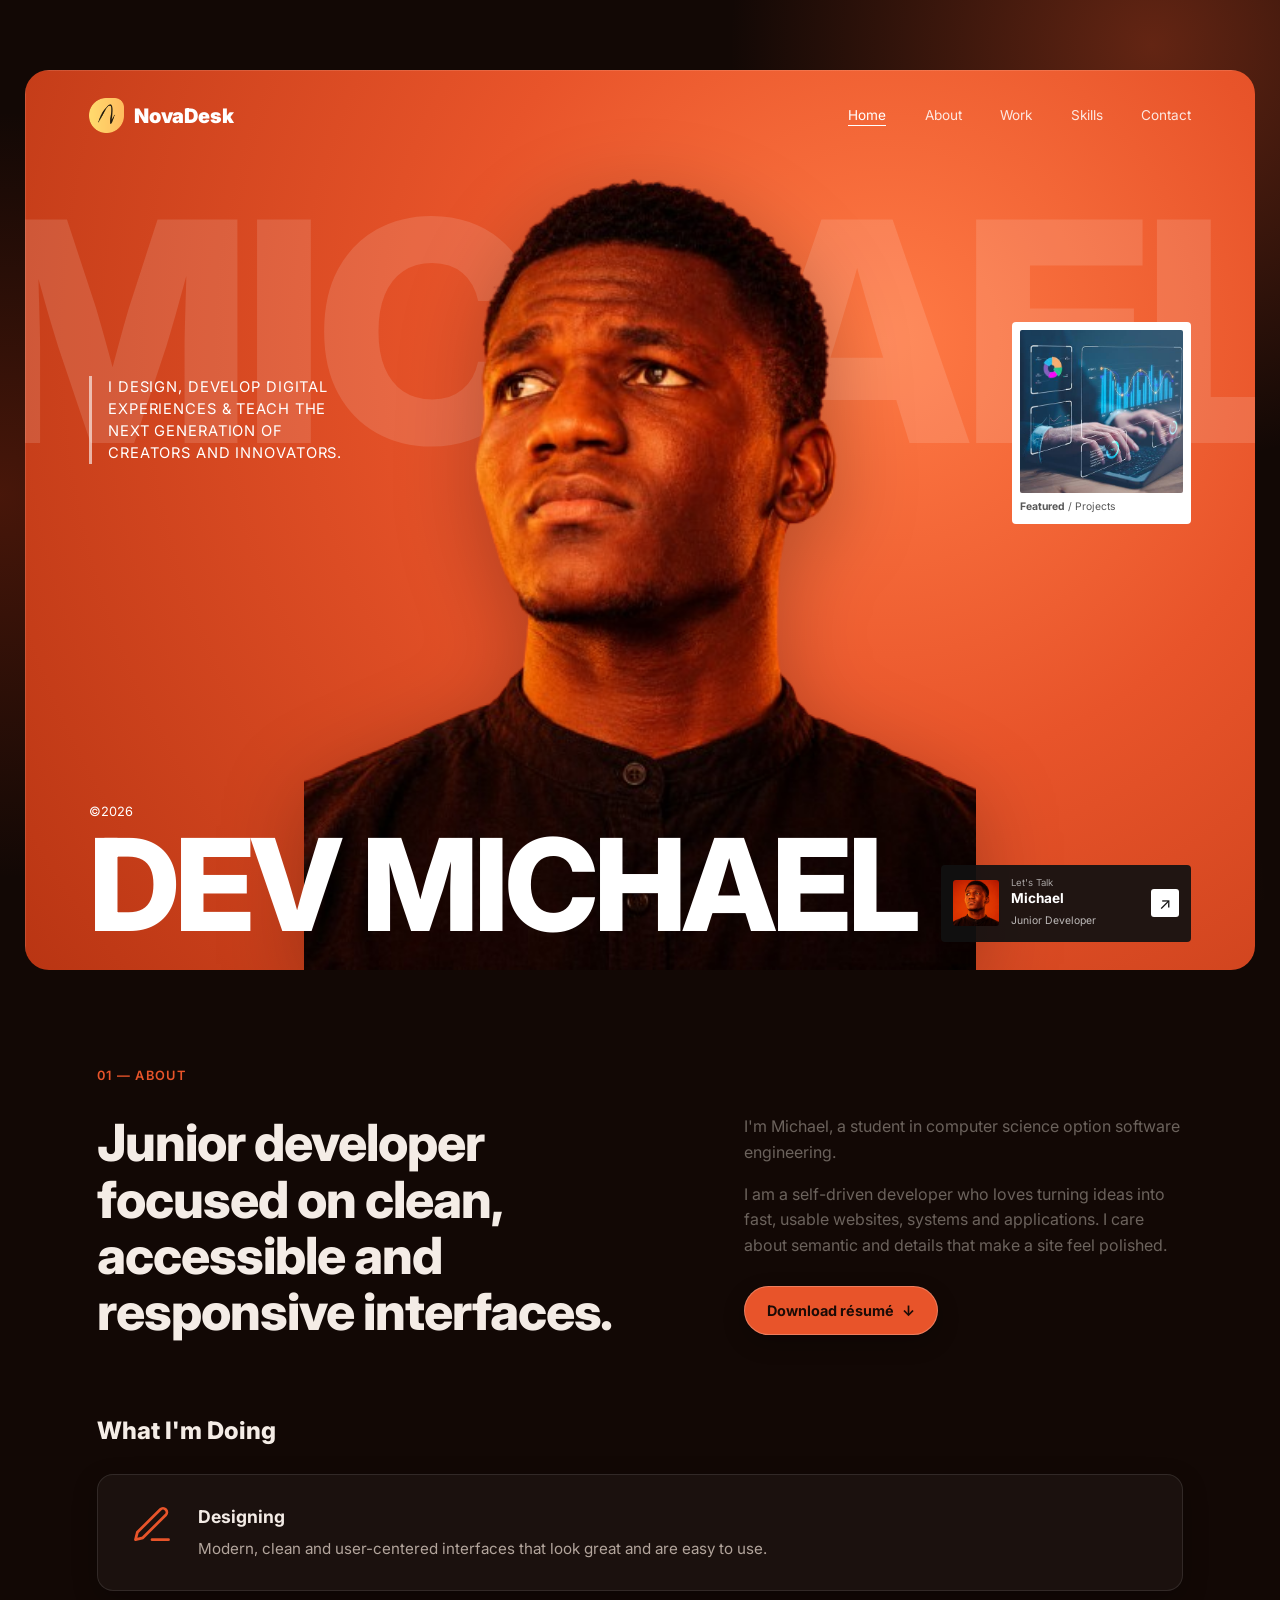
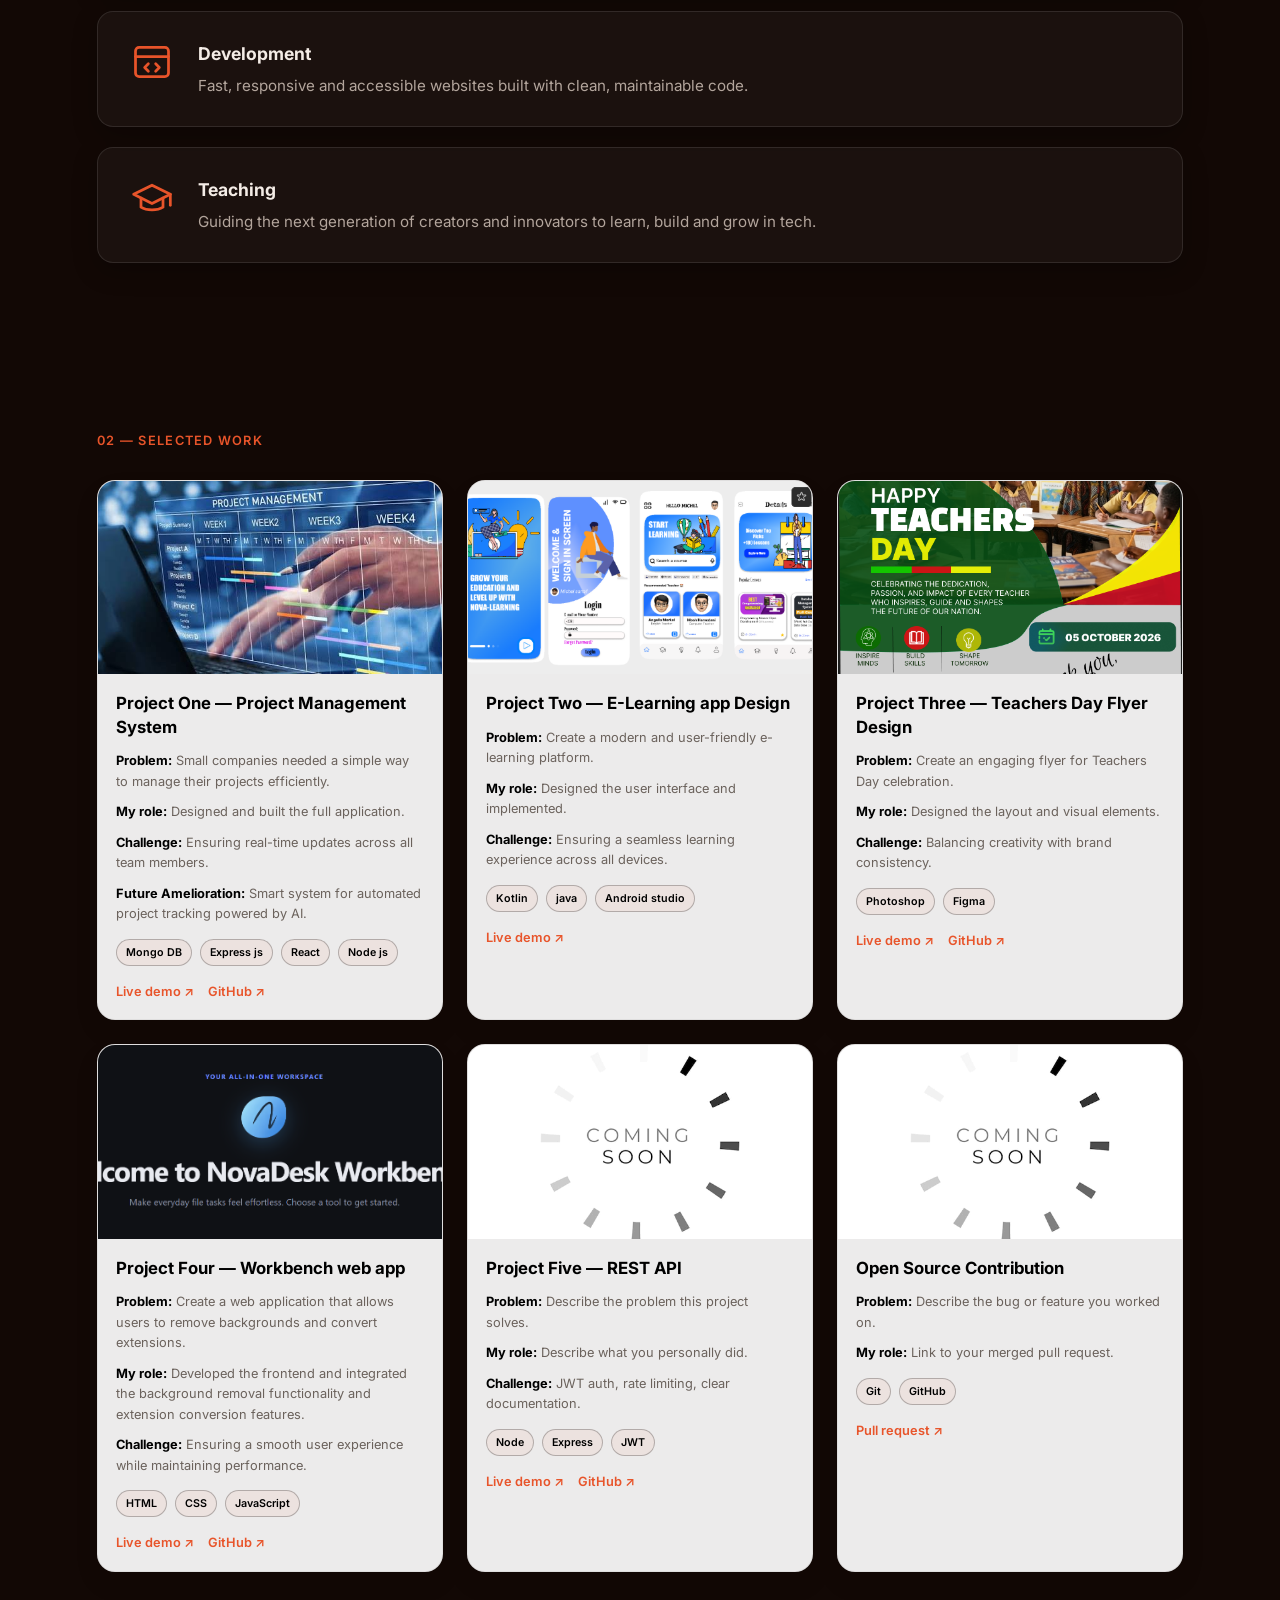
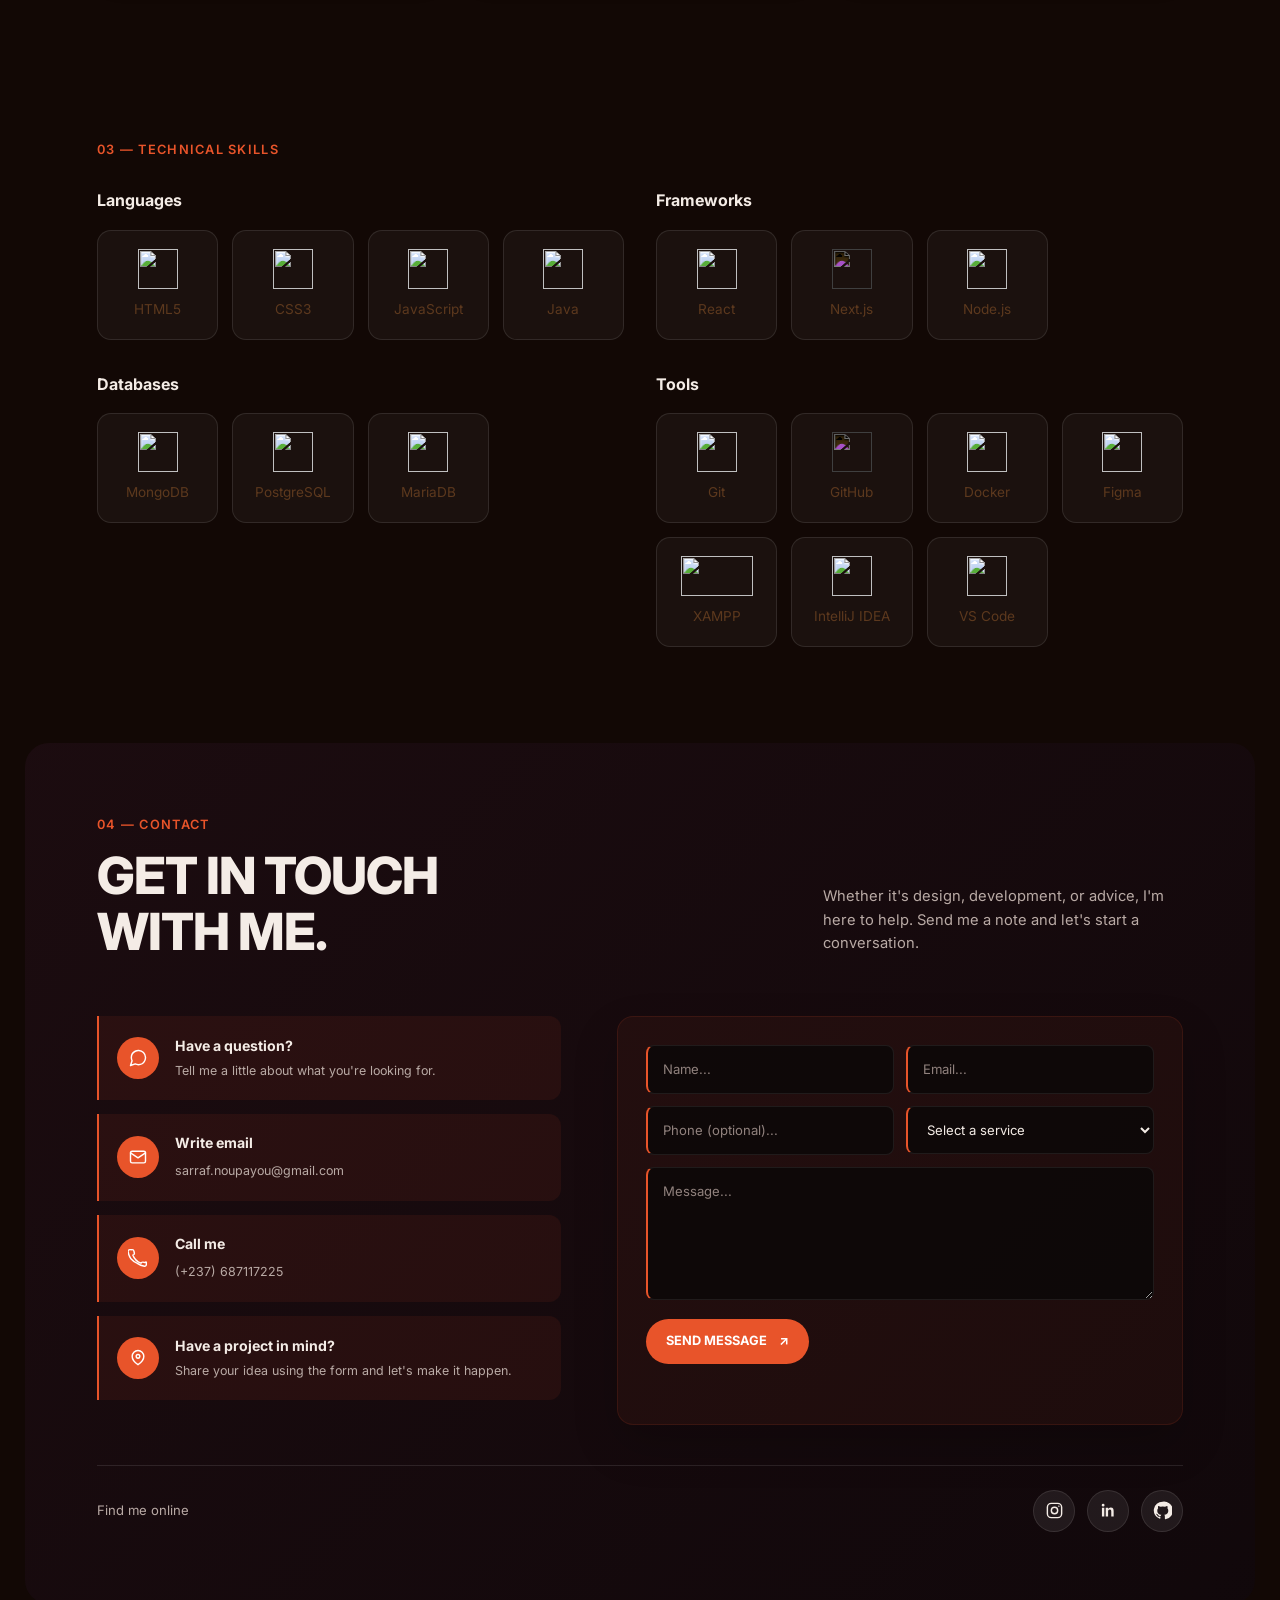
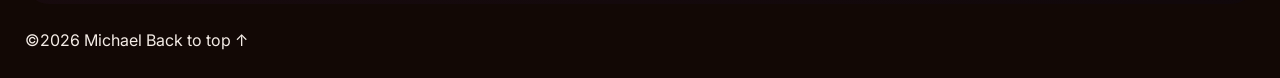
==== commit 88a0898d: "menu logo, work card responsiveness, dowload resume button" ====
--- a/index.html
+++ b/index.html
@@ -5,6 +5,8 @@
   <meta name="viewport" content="width=device-width, initial-scale=1.0">
   <title>Michael | Junior Frontend Developer</title>
   <meta name="description" content="Portfolio of Michael, a junior frontend developer building simple, smart and impactful web experiences.">
+  <link rel="icon" type="image/png" href="images/logo.ico">
+  <link rel="apple-touch-icon" href="images/logo.ico">
   <link rel="preconnect" href="https://fonts.googleapis.com">
   <link rel="preconnect" href="https://fonts.gstatic.com" crossorigin>
   <link href="https://fonts.googleapis.com/css2?family=Inter:wght@400;500;600;800&display=swap" rel="stylesheet">
@@ -19,14 +21,16 @@
         <img src="images/logo.ico" alt="NovaDesk logo" class="logo-mark">
         <span class="logo-text">NovaDesk</span>
       </a>
-      <ul class="nav-links">
+      <ul class="nav-links" id="primary-navigation">
         <li><a href="#home" class="active">Home</a></li>
         <li><a href="#about">About</a></li>
         <li><a href="#work">Work</a></li>
         <li><a href="#skills">Skills</a></li>
         <li><a href="#contact">Contact</a></li>
       </ul>
-      <button class="burger" aria-label="Open menu"><span></span><span></span></button>
+      <button class="burger" type="button" aria-label="Open navigation menu" aria-controls="primary-navigation" aria-expanded="false">
+        <span></span><span></span>
+      </button>
     </nav>
 
     <h1 class="bg-name" aria-hidden="true">MICHAEL</h1>
@@ -68,7 +72,13 @@
         <div>
           <p>I'm Michael, a student in computer science option software engineering.</p>
             <p>I am a self-driven developer who loves turning ideas into fast, usable websites, systems and applications. I care about semantic and details that make a site feel polished.</p>
-          <a class="btn" href="doc/Michel Sarraf NOUPAYOU TCHOMGUI cv.pdf" download>Download résumé ↓</a>
+          <details class="resume-dropdown">
+            <summary class="btn">Download résumé <span aria-hidden="true">↓</span></summary>
+            <div class="resume-options">
+              <a href="doc/Michel Sarraf NOUPAYOU TCHOMGUI cv.pdf" download>Tech résumé</a>
+              <a href="doc/CV_MichelSarraf.pdf" download>Teaching résumé</a>
+            </div>
+          </details>
         </div>
       </div>
 
@@ -170,9 +180,9 @@
         </article>
 
         <article class="project">
-          <img class="img-wrap" src="images/images (1).png" alt="Screenshot of Project Four">
-          <div class="project-body">
-            <h3>Project Four — A Bg-remover and converter web app</h3>
+          <img class="img-wrap" src="images/Capture d'écran 2026-11-10 090814.png" alt="Screenshot of Project Four">
+          <div class="project-body">
+            <h3>Project Four — Workbench web app</h3>
             <p class="problem"><b>Problem:</b> Create a web application that allows users to remove backgrounds and convert extensions.</p>
             <p class="role"><b>My role:</b> Developed the frontend and integrated the background removal functionality and extension conversion features.</p>
             <p class="challenge"><b>Challenge:</b> Ensuring a smooth user experience while maintaining performance.</p>
@@ -422,6 +432,30 @@
   </footer>
 
   <script>
+    const navigation = document.querySelector('.nav');
+    const navigationToggle = document.querySelector('.burger');
+    const navigationLinks = document.querySelectorAll('.nav-links a');
+
+    if (navigation && navigationToggle) {
+      const closeNavigation = () => {
+        navigation.classList.remove('is-open');
+        navigationToggle.setAttribute('aria-expanded', 'false');
+        navigationToggle.setAttribute('aria-label', 'Open navigation menu');
+      };
+
+      navigationToggle.addEventListener('click', () => {
+        const isOpen = navigationToggle.getAttribute('aria-expanded') === 'true';
+        navigation.classList.toggle('is-open', !isOpen);
+        navigationToggle.setAttribute('aria-expanded', String(!isOpen));
+        navigationToggle.setAttribute('aria-label', isOpen ? 'Open navigation menu' : 'Close navigation menu');
+      });
+
+      navigationLinks.forEach((link) => link.addEventListener('click', closeNavigation));
+      document.addEventListener('keydown', (event) => {
+        if (event.key === 'Escape') closeNavigation();
+      });
+    }
+
     const contactForm = document.getElementById('contact-form');
     const statusMessage = document.querySelector('.form-status');
     const submitButton = document.querySelector('.contact-submit');
--- a/style.css
+++ b/style.css
@@ -63,7 +63,7 @@
   align-items: center;
   justify-content: space-between;
   position: relative;
-  z-index: 5;
+  z-index: 10;
 }
 
 .logo { 
@@ -80,16 +80,35 @@
   height: 35px;
  }
 
-.nav-links { display: flex; gap: clamp(16px, 3vw, 40px); font-size: .85rem; }
+.nav-links { display: flex; align-items: center; gap: clamp(16px, 3vw, 40px); font-size: .85rem; }
 .nav-links a { position: relative; padding-bottom: 2px; opacity: .85; transition: opacity .2s; }
 .nav-links a:hover, .nav-links a.active { opacity: 1; }
 .nav-links a.active { border-bottom: 1px solid currentColor; }
 .count { font-size: .65em; opacity: .7; vertical-align: super; }
 
-.burger { display: none; background: none; border: 0; cursor: pointer; width: 32px; height: 20px; position: relative; }
-.burger span { position: absolute; left: 0; right: 0; height: 2px; background: var(--white); }
-.burger span:first-child { top: 4px; }
-.burger span:last-child { bottom: 4px; }
+.burger {
+  display: none;
+  flex: 0 0 44px;
+  width: 44px;
+  height: 44px;
+  position: relative;
+  border: 1px solid rgba(255, 255, 255, .35);
+  border-radius: 12px;
+  background: rgba(28, 16, 12, .18);
+  cursor: pointer;
+}
+.burger span {
+  position: absolute;
+  left: 11px;
+  right: 11px;
+  height: 2px;
+  border-radius: 2px;
+  background: var(--white);
+  transition: top .2s, transform .2s;
+}
+.burger span:first-child { top: 16px; }
+.burger span:last-child { top: 24px; }
+.burger:focus-visible { outline: 3px solid #fff; outline-offset: 3px; }
 
 /* Giant background name */
 .bg-name {
@@ -246,23 +265,74 @@
 .about-grid p { color: var(--muted); margin-bottom: 16px; }
 
 .btn {
-  display: inline-block;
+  display: inline-flex;
+  align-items: center;
+  gap: 8px;
   margin-top: 12px;
-  background: var(--ink);
-  color: var(--white);
+  background: var(--orange);
+  color: #1b0b06;
   padding: 12px 22px;
-  border-radius: var(--radius);
+  border: 1px solid rgba(255, 255, 255, .24);
+  border-radius: 999px;
   font-size: .9rem;
-  font-weight: 500;
-  transition: background .2s, transform .2s;
-}
-.btn:hover { background: var(--orange); transform: translateY(-2px); }
+  font-weight: 700;
+  box-shadow: 0 8px 22px rgba(0, 0, 0, .24);
+  transition: background .2s, color .2s, transform .2s, box-shadow .2s;
+}
+.resume-dropdown { position: relative; width: fit-content; max-width: 100%; }
+.resume-dropdown summary {
+  justify-content: space-between;
+  cursor: pointer;
+  list-style: none;
+  user-select: none;
+}
+.resume-dropdown summary::-webkit-details-marker { display: none; }
+.resume-dropdown summary::marker { content: ""; }
+.resume-dropdown summary span { transition: transform .2s; }
+.resume-dropdown[open] summary span { transform: rotate(180deg); }
+.resume-dropdown summary:hover,
+.resume-dropdown[open] summary {
+  background: #ff8a59;
+  color: #1b0b06;
+  transform: translateY(-2px);
+  box-shadow: 0 12px 26px rgba(0, 0, 0, .3);
+}
+.resume-dropdown summary:focus-visible,
+.resume-options a:focus-visible {
+  outline: 3px solid #fff;
+  outline-offset: 3px;
+}
+.resume-options {
+  position: absolute;
+  z-index: 5;
+  top: calc(100% + 8px);
+  left: 0;
+  min-width: 220px;
+  padding: 8px;
+  border: 1px solid rgba(255, 255, 255, .14);
+  border-radius: 14px;
+  background: #1c100c;
+  box-shadow: 0 16px 36px rgba(0, 0, 0, .42);
+}
+.resume-options a {
+  display: block;
+  padding: 11px 14px;
+  border-radius: 8px;
+  color: #f4ece6;
+  font-size: .92rem;
+  font-weight: 600;
+  white-space: nowrap;
+  transition: background .2s, color .2s;
+}
+.resume-options a:hover,
+.resume-options a:focus-visible { background: rgba(232, 84, 42, .2); color: #ff9a72; }
 
 /* Projects */
 .projects {
   display: grid;
-  grid-template-columns: repeat(3, minmax(0, 1fr));
+  grid-template-columns: repeat(auto-fit, minmax(min(100%, 280px), 1fr));
   gap: 24px;
+  align-items: stretch;
 }
 
 .project {
@@ -274,9 +344,9 @@
   overflow: hidden;
   box-shadow: 0 12px 28px rgba(17,17,17,.06);
   transition: transform .25s ease, box-shadow .25s ease, border-color .25s ease;
-  max-width: 360px;
+  min-width: 0;
   width: 100%;
-  margin: 0 auto;
+  margin: 0;
 }
 
 .project:hover {
@@ -286,15 +356,15 @@
 }
 
 .project > .img-wrap {
+  display: block;
+  width: 100%;
   aspect-ratio: 16 / 9;
-  overflow: hidden;
+  object-fit: cover;
   background: linear-gradient(135deg, rgba(255,176,143,.6), rgba(232,84,42,.9));
 }
 
 .project > img {
-  width: 100%;
-  height: 100%;
-  object-fit: cover;
+  height: auto;
   transition: transform .35s ease;
 }
 
@@ -309,9 +379,10 @@
 }
 
 .project-body h3 {
-  font-size: 1.05rem;
+  font-size: clamp(.98rem, 1.4vw, 1.05rem);
   line-height: 1.4;
   margin-bottom: 2px;
+  overflow-wrap: anywhere;
 }
 
 .project-body p {
@@ -319,6 +390,7 @@
   color: var(--muted);
   line-height: 1.6;
   margin: 0;
+  overflow-wrap: anywhere;
 }
 
 .project-body b {
@@ -344,8 +416,9 @@
 
 .links {
   display: flex;
-  align-items: center;
-  gap: 14px;
+  flex-wrap: wrap;
+  align-items: center;
+  gap: 8px 14px;
   margin-top: 6px;
   font-weight: 600;
   font-size: .8rem;
@@ -596,10 +669,40 @@
 
 /* ===== Responsive ===== */
 @media (max-width: 900px) {
-  .nav-links { display: none; }
+  .nav-links {
+    display: none;
+    position: absolute;
+    top: calc(100% + 14px);
+    left: 0;
+    right: 0;
+    flex-direction: column;
+    align-items: stretch;
+    gap: 4px;
+    padding: 10px;
+    border: 1px solid rgba(255, 255, 255, .14);
+    border-radius: 16px;
+    background: #1c100c;
+    box-shadow: 0 18px 40px rgba(0, 0, 0, .35);
+    font-size: .95rem;
+  }
+  .nav.is-open .nav-links { display: flex; }
+  .nav-links a {
+    display: flex;
+    align-items: center;
+    min-height: 44px;
+    padding: 10px 14px;
+    border: 0;
+    border-radius: 10px;
+    color: #f4ece6;
+    opacity: 1;
+  }
+  .nav-links a:hover,
+  .nav-links a.active { background: rgba(232, 84, 42, .2); color: #ff9a72; }
+  .nav-links a.active { border: 0; }
   .burger { display: block; }
+  .nav.is-open .burger span:first-child { top: 20px; transform: rotate(45deg); }
+  .nav.is-open .burger span:last-child { top: 20px; transform: rotate(-45deg); }
   .about-grid { grid-template-columns: 1fr; }
-  .projects { grid-template-columns: 1fr; }
   .skills { grid-template-columns: repeat(2, 1fr); }
   .contact-content { grid-template-columns: 1fr; }
   .portrait { height: 70%; }
@@ -612,6 +715,10 @@
 
 @media (max-width: 600px) {
   .hero { min-height: 100svh; }
+  .resume-dropdown { width: 100%; }
+  .resume-dropdown summary { width: 100%; }
+  .resume-options { width: 100%; min-width: 0; }
+  .resume-options a { white-space: normal; }
   .talk-card { left: var(--gutter); right: var(--gutter); min-width: 0; }
   .hero-bottom { bottom: 100px; }
   .skills { grid-template-columns: 1fr; }
@@ -621,7 +728,6 @@
   .form-row { grid-template-columns: 1fr; }
   .contact-socials { align-items: flex-start; flex-direction: column; }
   .talk-card { right:10px; left: 10px; padding : 8px 10px; gap: 8px; }
-  .projects { grid-template-columns: 1fr; }
   .skills { grid-template-columns: 1fr; }
 }
 
@@ -705,10 +811,6 @@
   .service-card { padding: 22px; gap: 16px; }
 }
 
-@media (max-width: 1000px) {
-  .projects { grid-template-columns: repeat(2, 1fr); }
-}
-
 .project-body h3,
 .project-body b,
 .tags li {
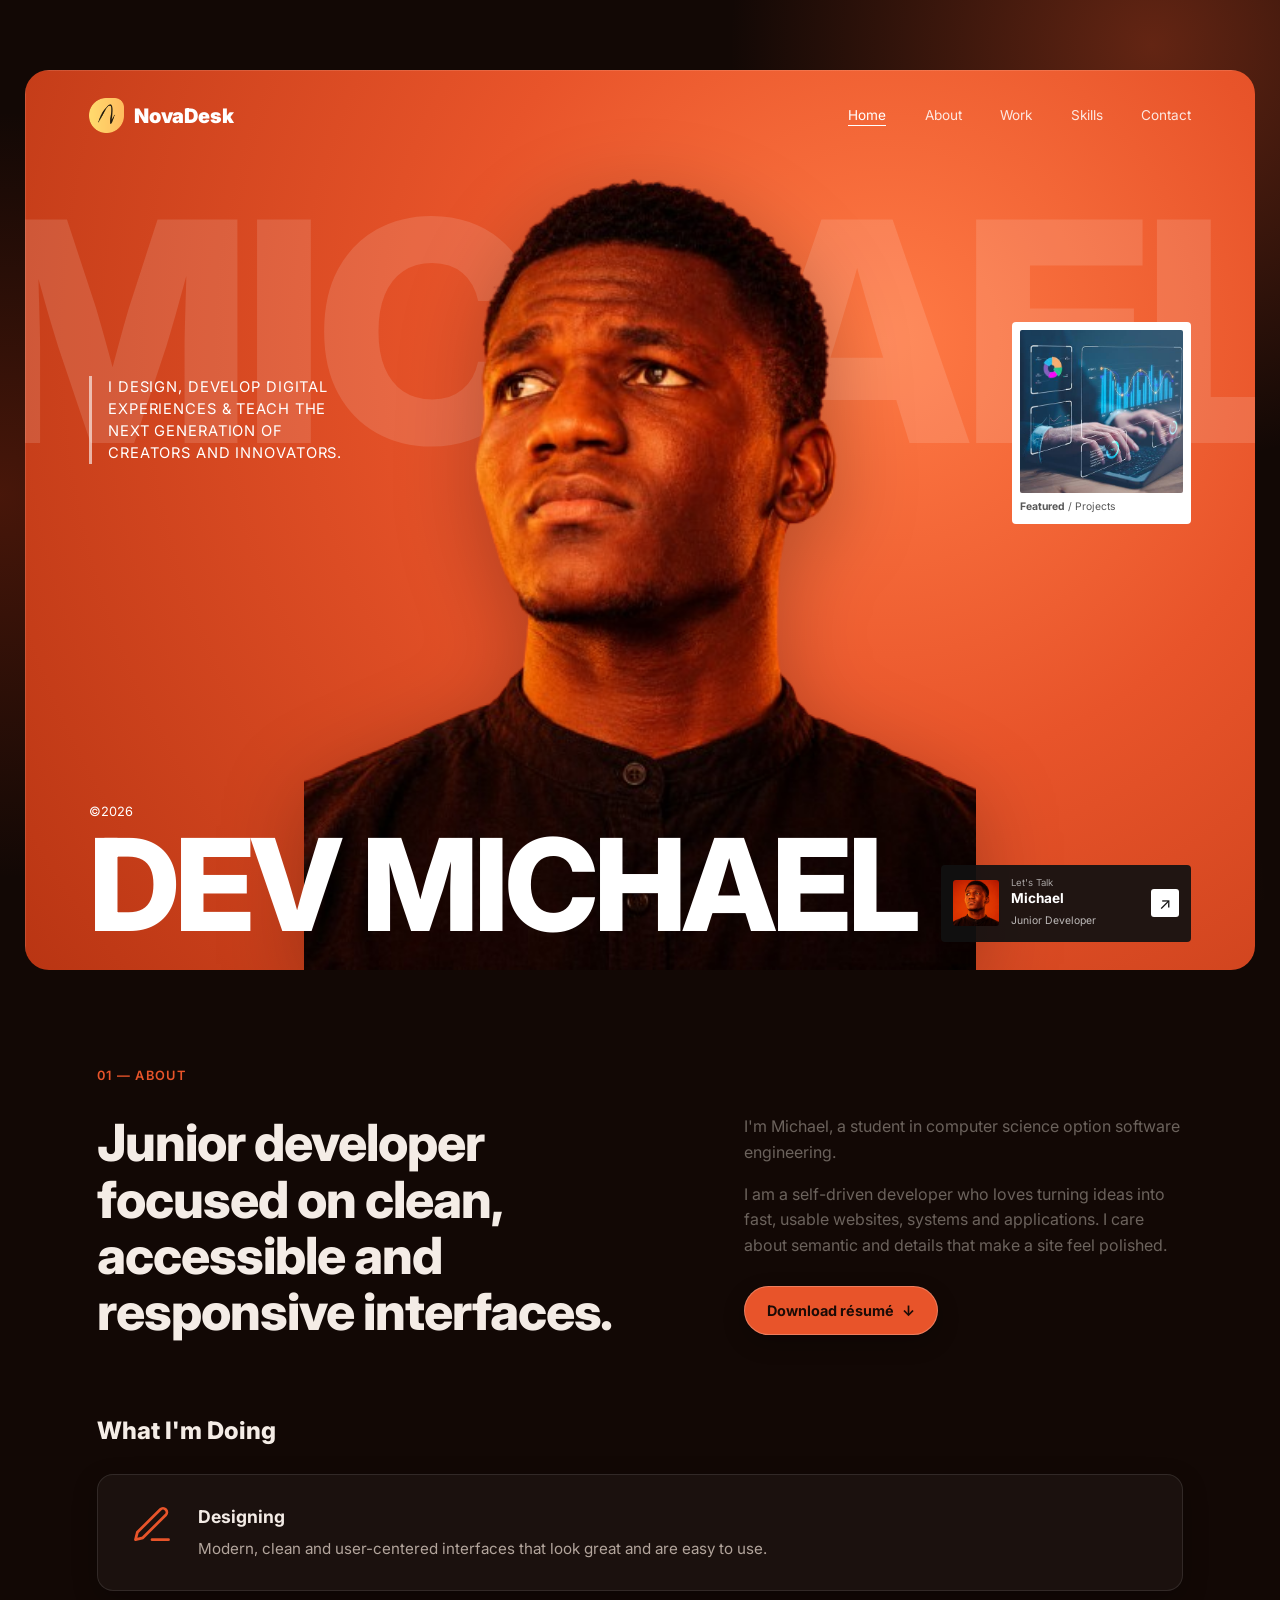
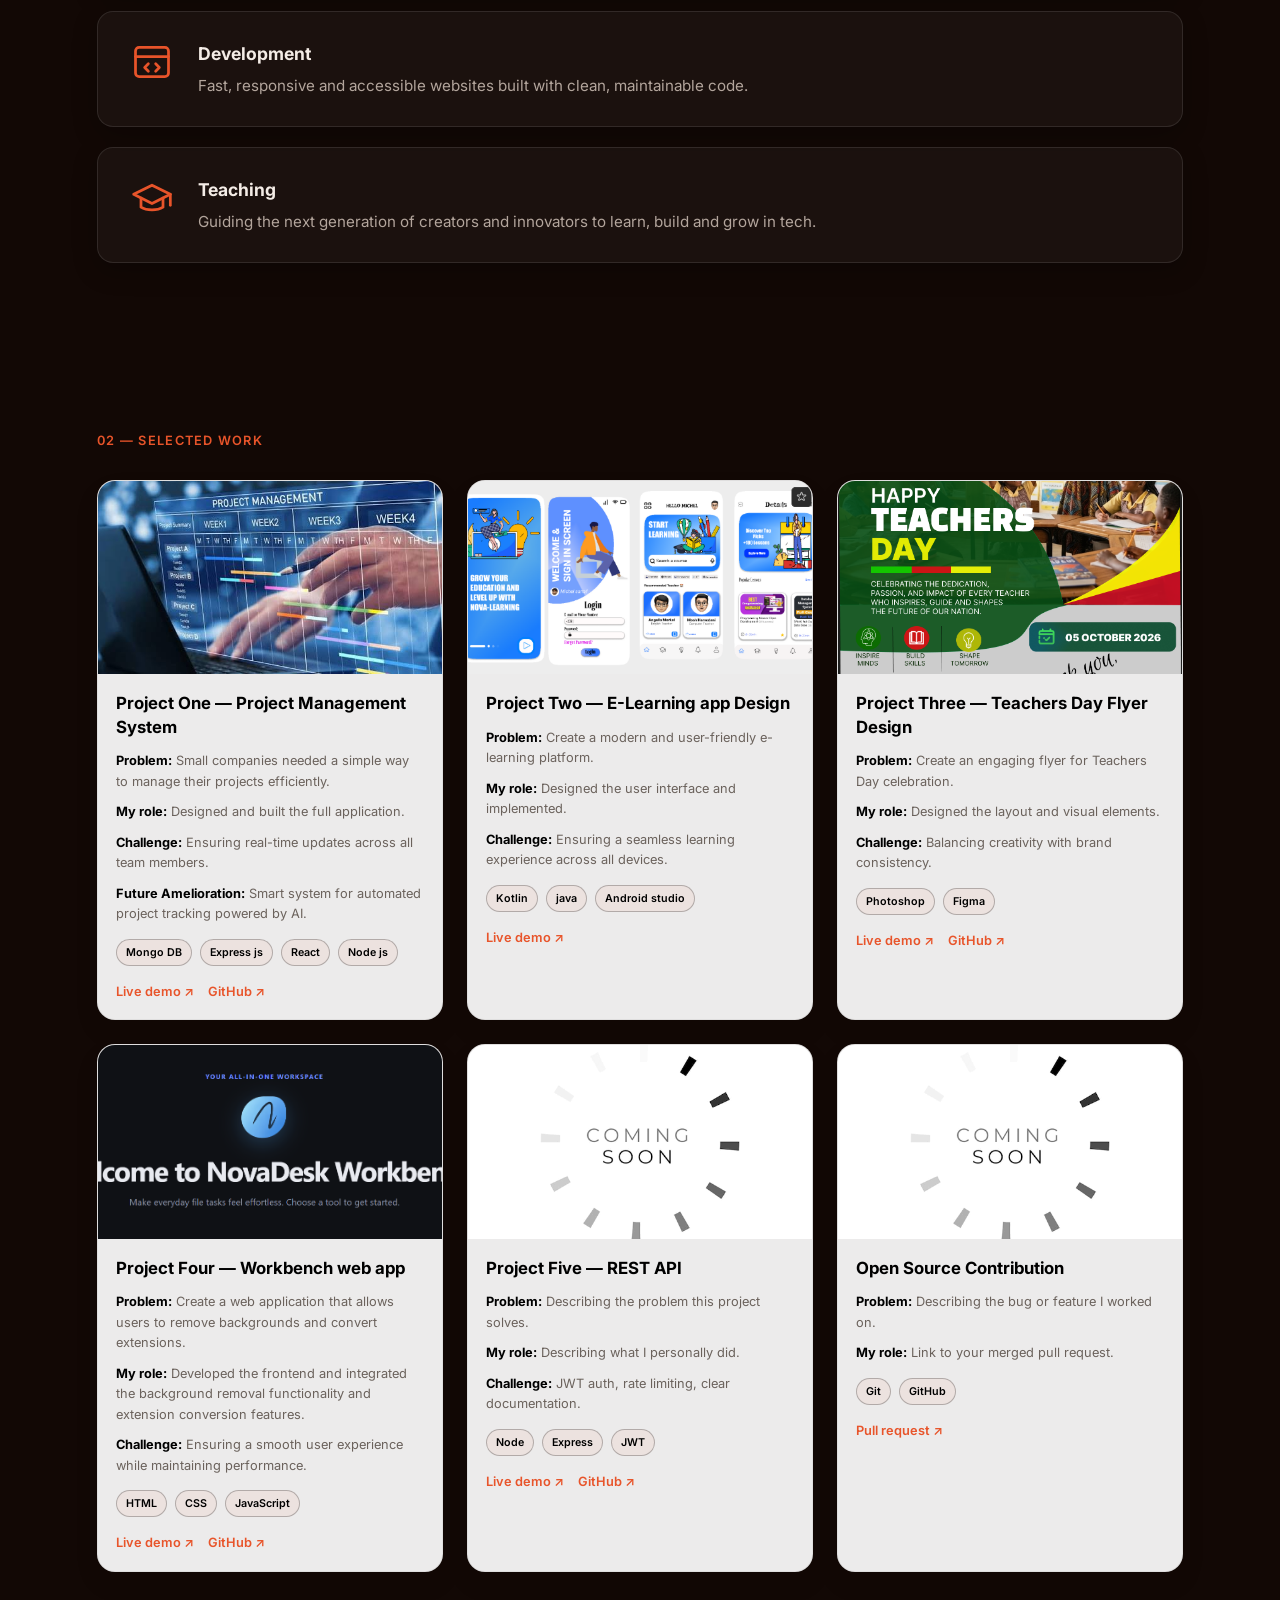
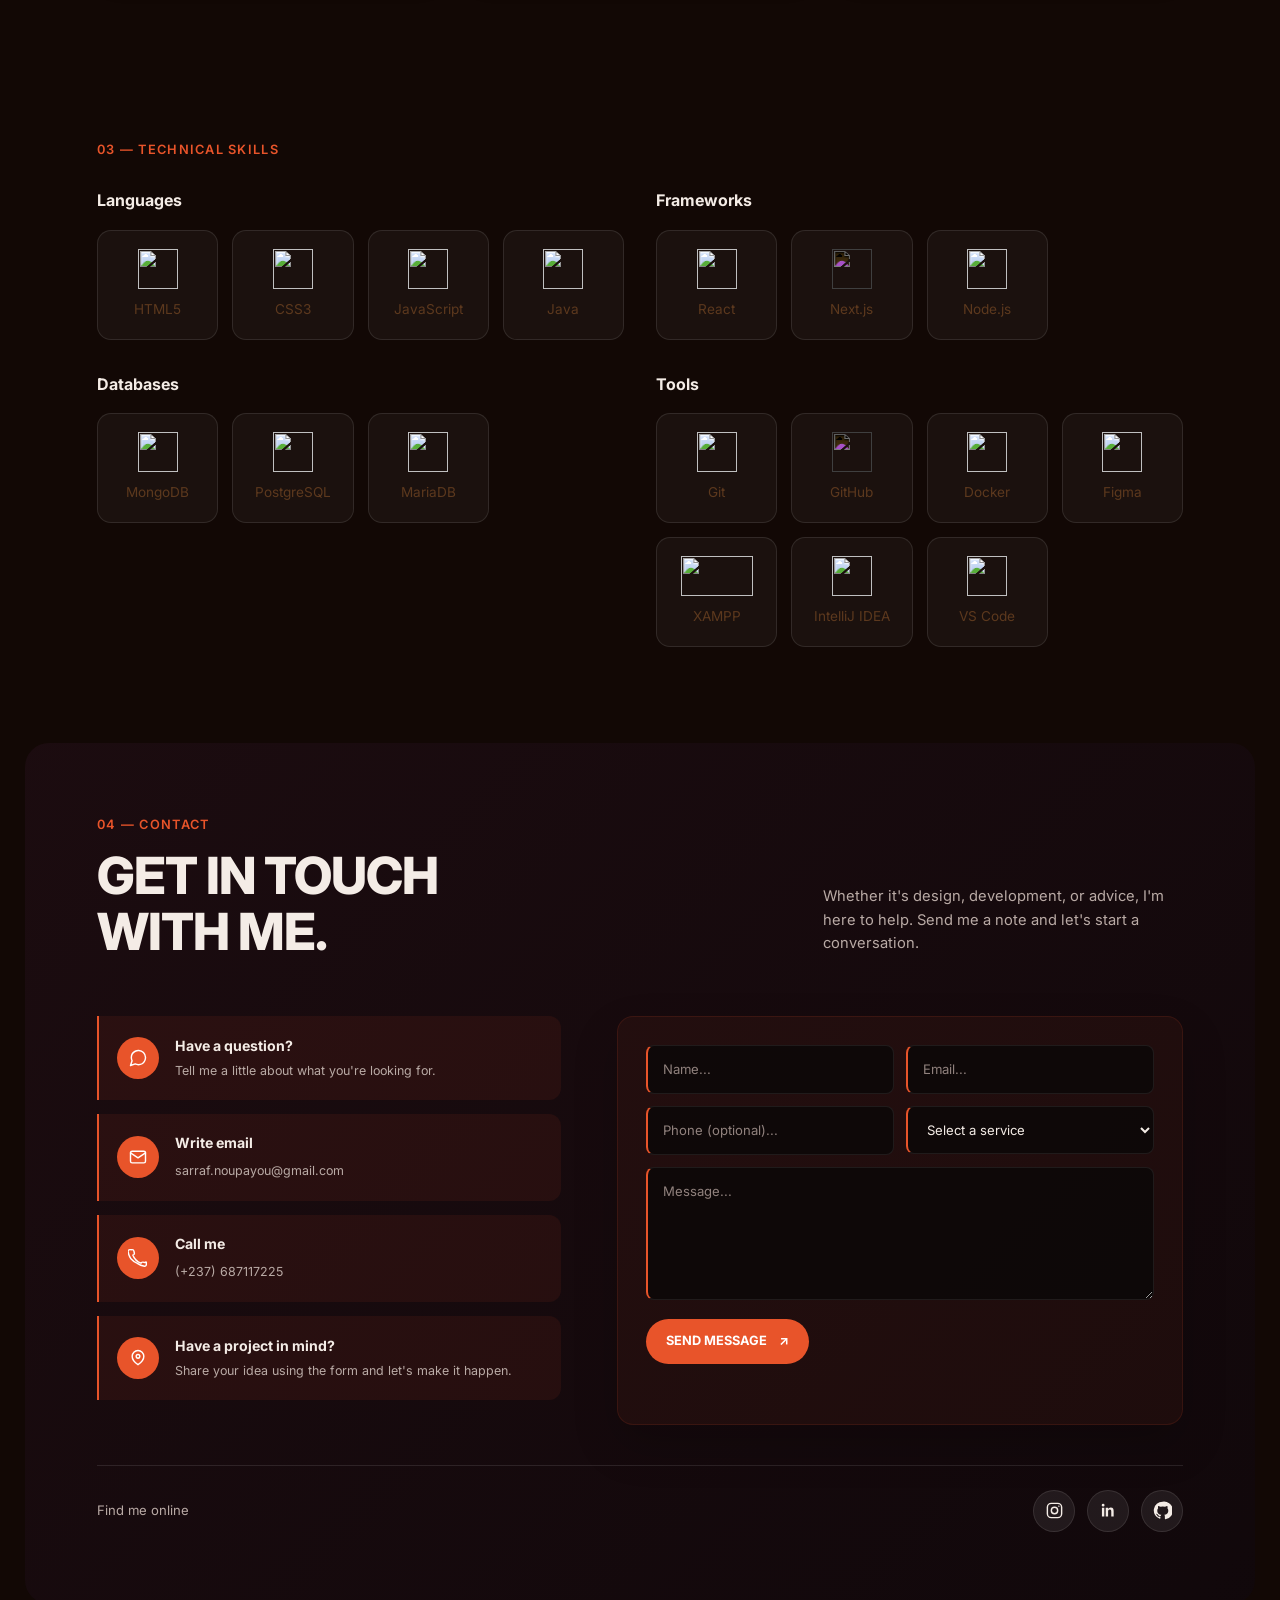
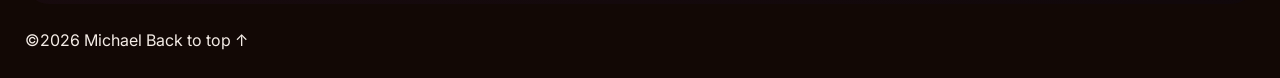
==== commit 91598d63: "project card" ====
--- a/index.html
+++ b/index.html
@@ -198,8 +198,8 @@
           <img class="img-wrap" src="images/images (1).png" alt="Screenshot of Project Five">
           <div class="project-body">
             <h3>Project Five — REST API</h3>
-            <p class="problem"><b>Problem:</b> Describe the problem this project solves.</p>
-            <p class="role"><b>My role:</b> Describe what you personally did.</p>
+            <p class="problem"><b>Problem:</b> Describing the problem this project solves.</p>
+            <p class="role"><b>My role:</b> Describing what I personally did.</p>
             <p class="challenge"><b>Challenge:</b> JWT auth, rate limiting, clear documentation.</p>
             <ul class="tags"><li>Node</li><li>Express</li><li>JWT</li></ul>
             <div class="links">
@@ -213,7 +213,7 @@
           <img class="img-wrap" src="images/images (1).png" alt="Open source contribution">
           <div class="project-body">
             <h3>Open Source Contribution</h3>
-            <p class="problem"><b>Problem:</b> Describe the bug or feature you worked on.</p>
+            <p class="problem"><b>Problem:</b> Describing the bug or feature I worked on.</p>
             <p class="role"><b>My role:</b> Link to your merged pull request.</p>
             <ul class="tags"><li>Git</li><li>GitHub</li></ul>
             <div class="links">
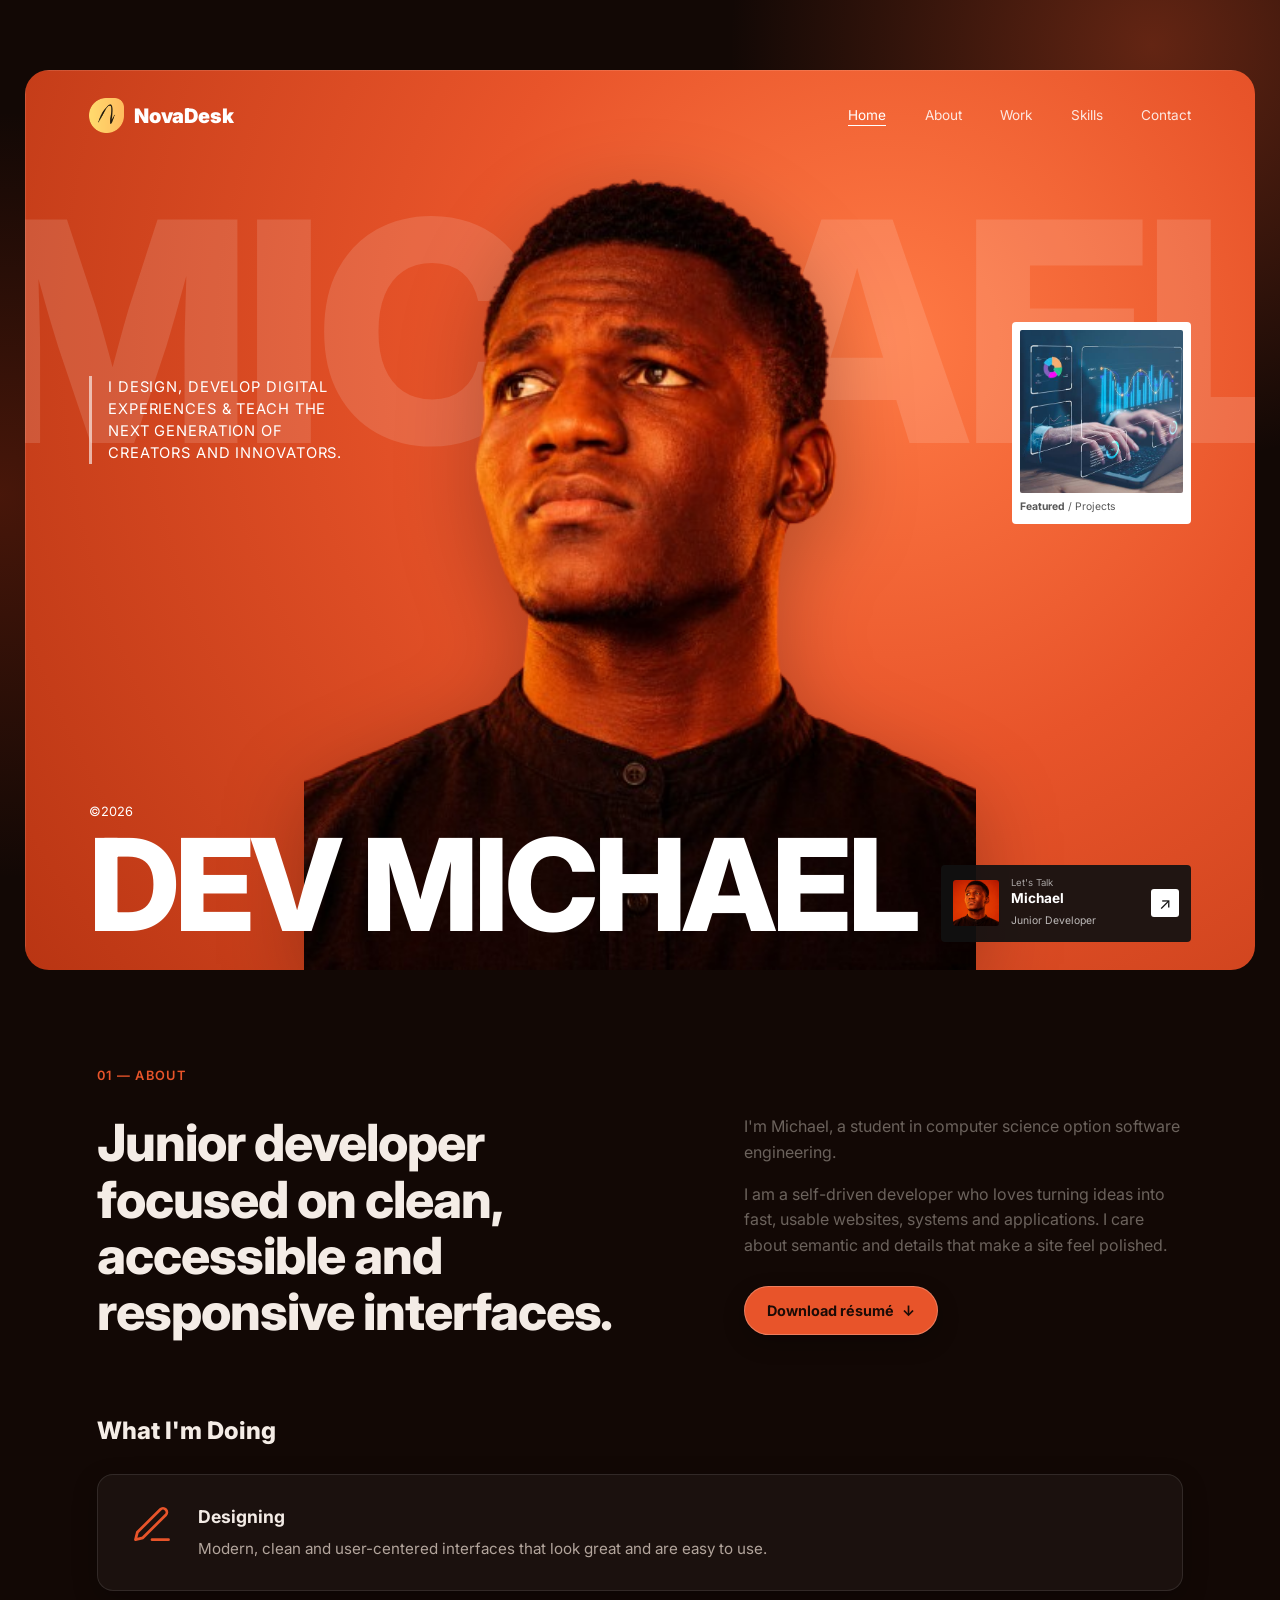
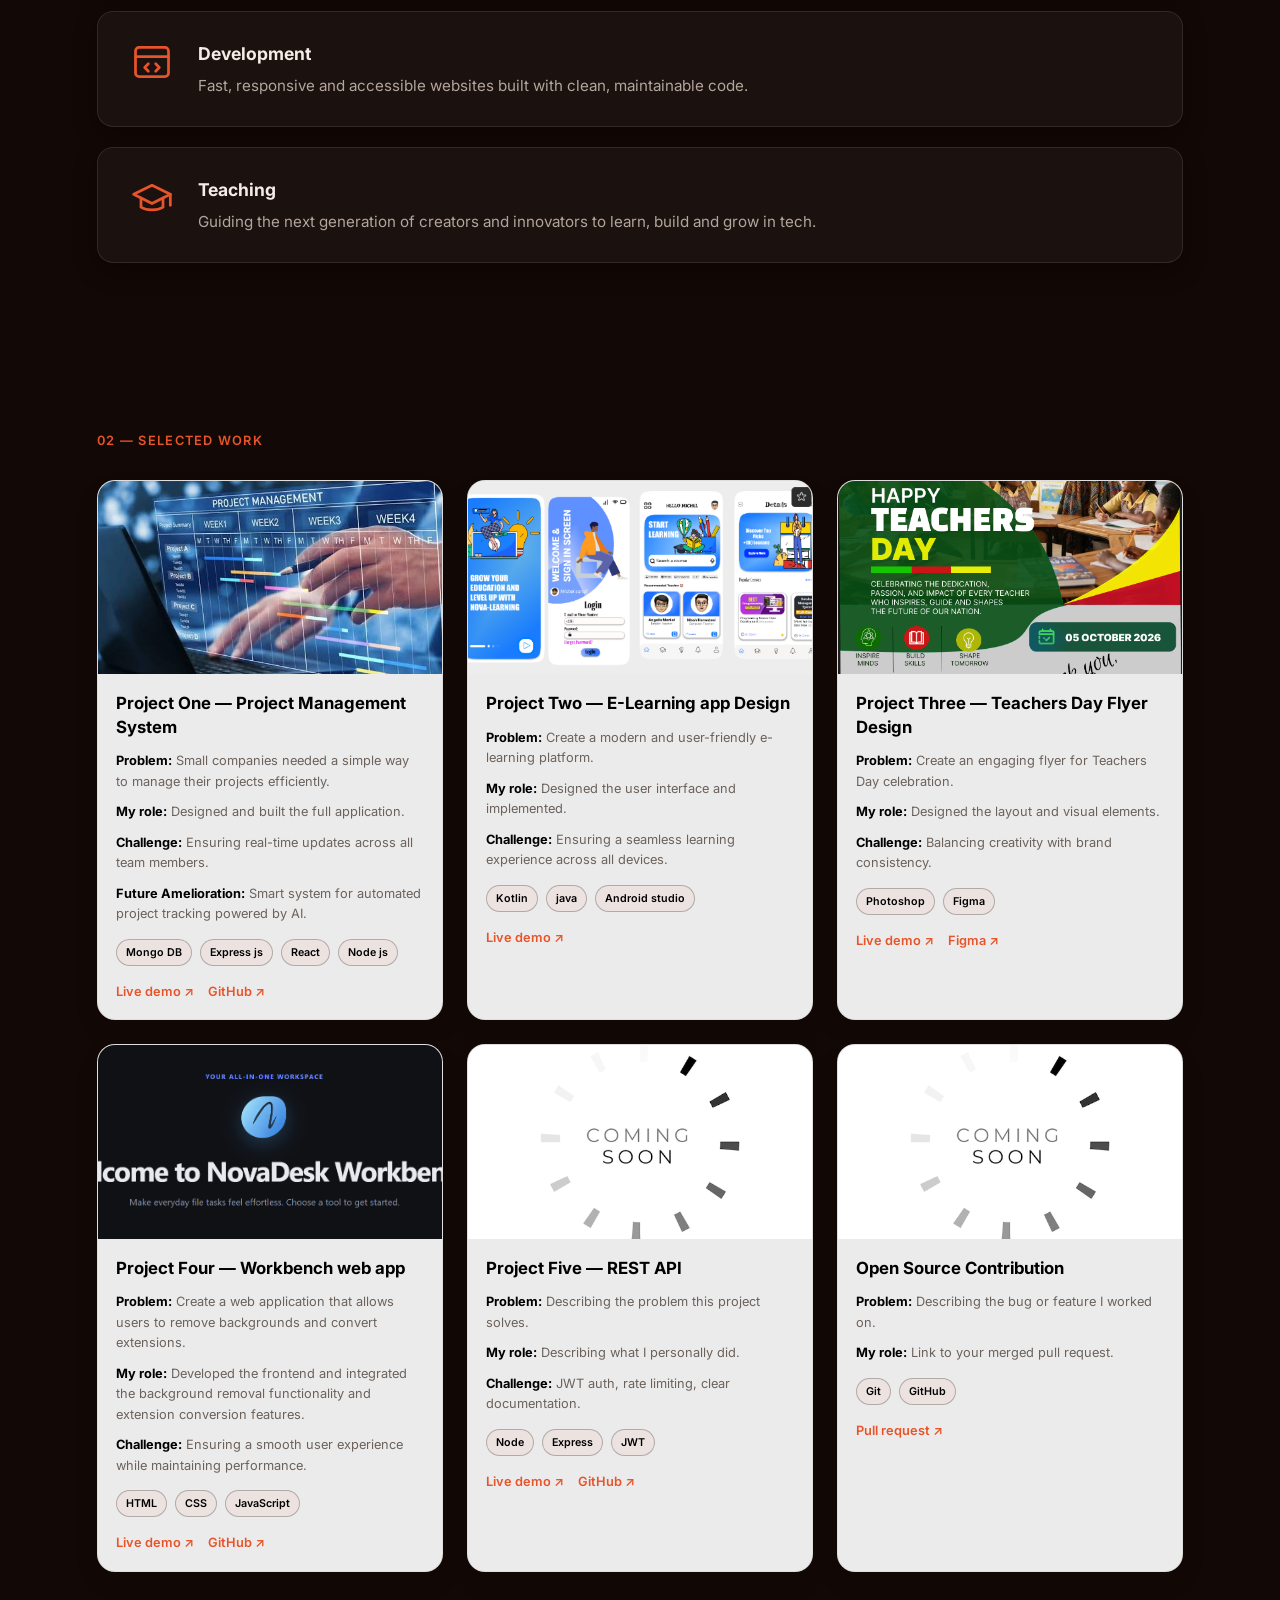
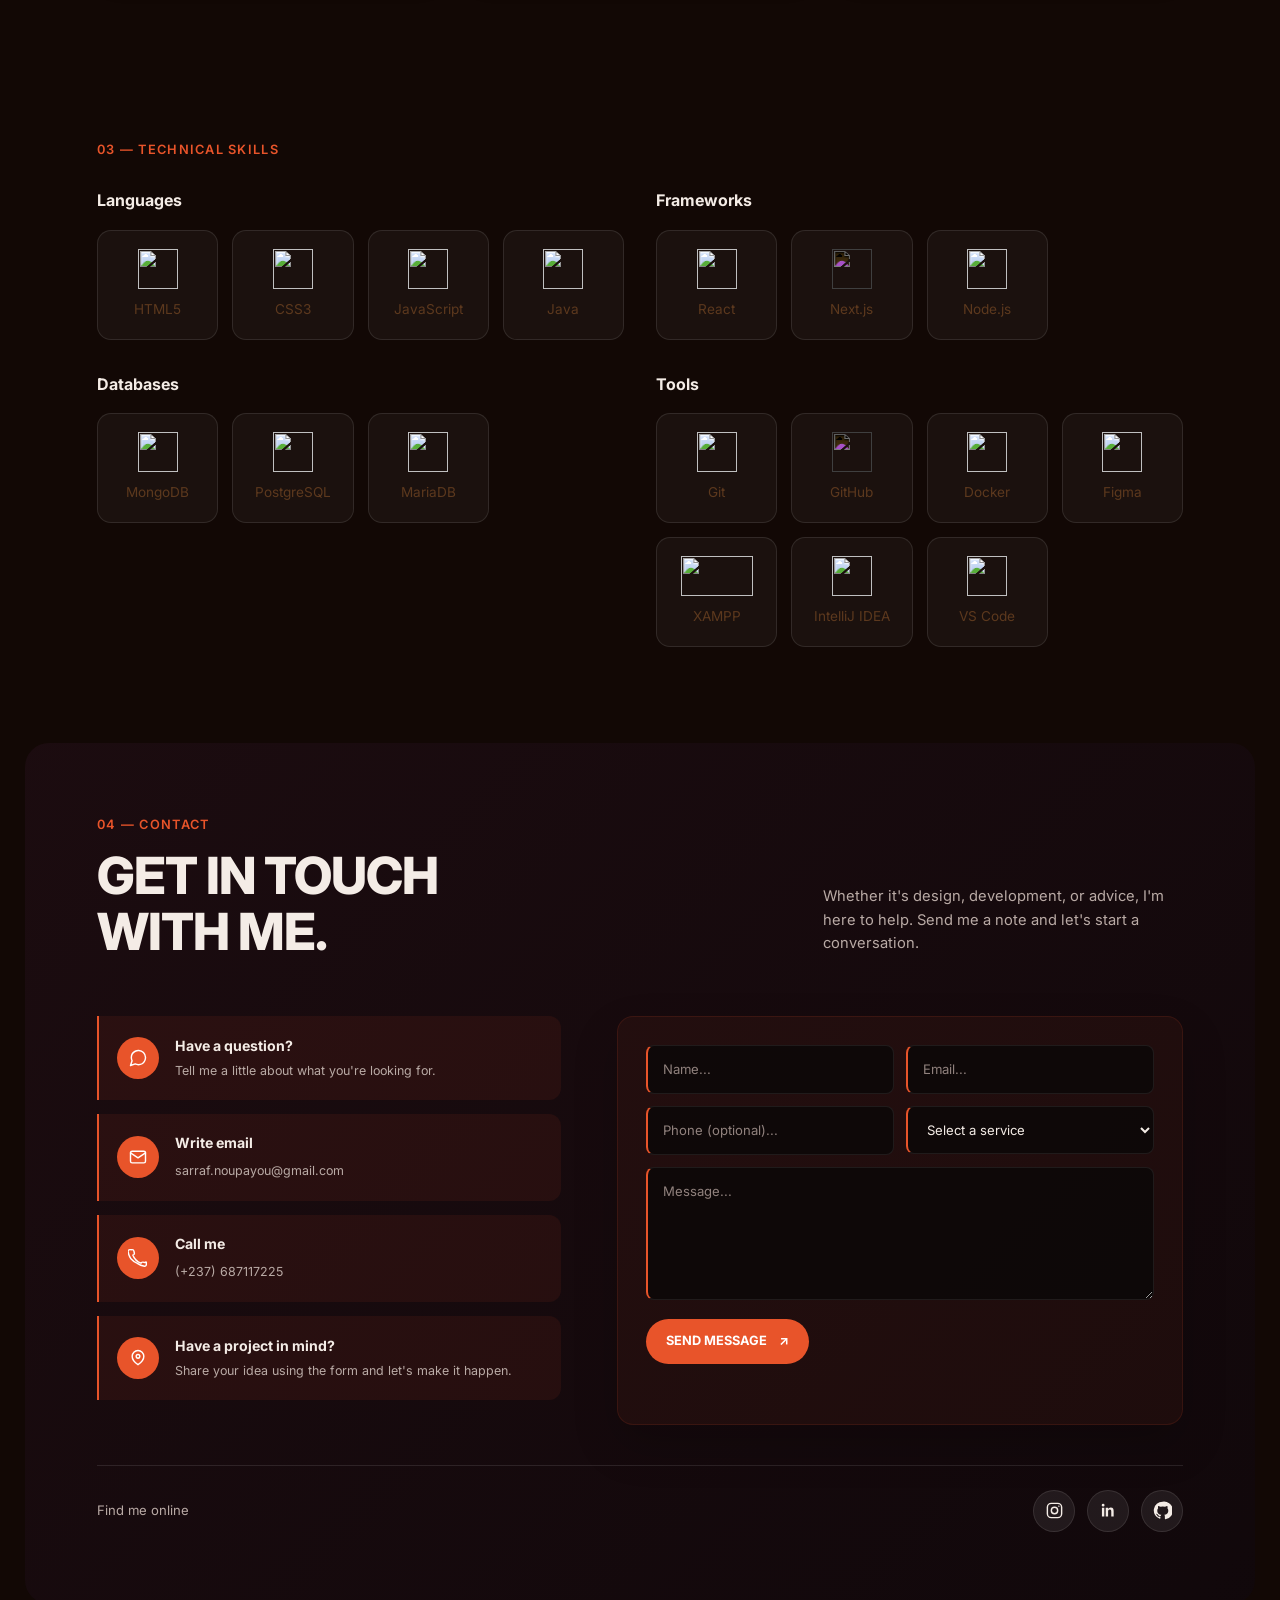
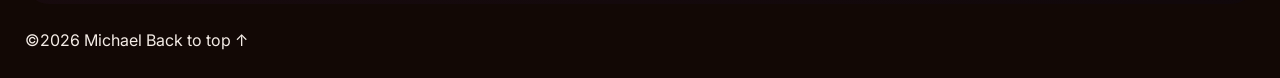
==== commit 755e74ca: "teacher project card" ====
--- a/index.html
+++ b/index.html
@@ -174,7 +174,7 @@
             <ul class="tags"><li>Photoshop</li><li>Figma</li></ul>
             <div class="links">
               <a href="images/TEACHERS DAYS.png" target="_blank" rel="noopener">Live demo ↗</a>
-              <a href="#" target="_blank" rel="noopener">GitHub ↗</a>
+              <a href="https://www.figma.com/design/ZYRRrKAHEIZk3DucVLIqeM/TEACHERS-DAYS?node-id=0-1&p=f&t=Qa5zUFaflFN0yrt2-0" target="_blank" rel="noopener">Figma ↗</a>
             </div>
           </div>
         </article>
@@ -188,8 +188,8 @@
             <p class="challenge"><b>Challenge:</b> Ensuring a smooth user experience while maintaining performance.</p>
             <ul class="tags"><li>HTML</li><li>CSS</li><li>JavaScript</li></ul>
             <div class="links">
-              <a href="#" target="_blank" rel="noopener">Live demo ↗</a>
-              <a href="#" target="_blank" rel="noopener">GitHub ↗</a>
+              <a href="https://novadesk-workbench.onrender.com" target="_blank" rel="noopener">Live demo ↗</a>
+              <a href="https://github.com/DEVELOPPERMICH237/NovaDesk-Workbench.git" target="_blank" rel="noopener">GitHub ↗</a>
             </div>
           </div>
         </article>
